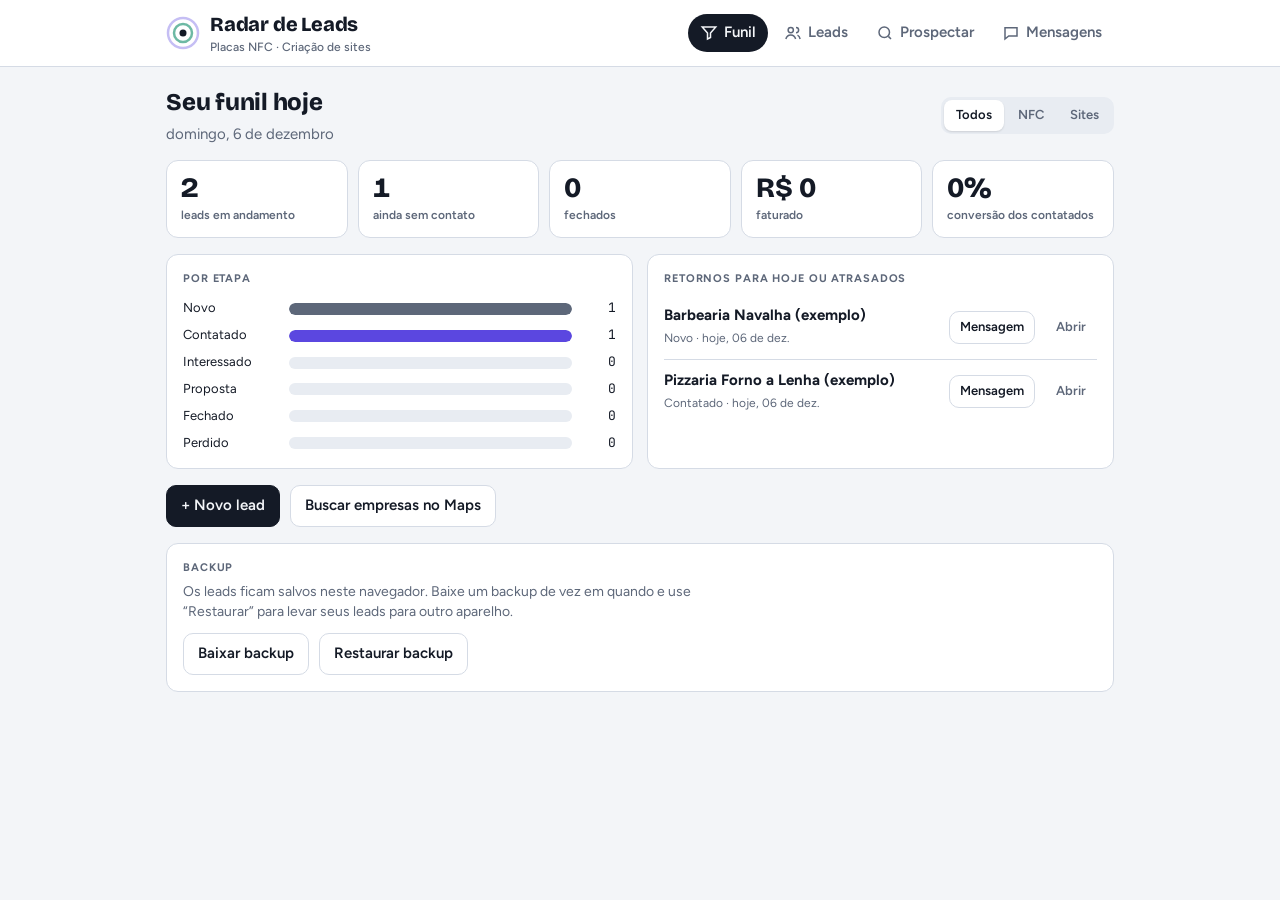
==== index.html @ 3859d9b4 "Radar de Leads: CRM de bolso para placas NFC e sites Co-Authored-By: Claude Opus 5.5 <noreply@anthro" ====
<!doctype html>
<html lang="pt-BR">
<head>
<meta charset="utf-8">
<meta name="viewport" content="width=device-width,initial-scale=1,viewport-fit=cover">
<meta name="theme-color" content="#141A26">
<meta name="apple-mobile-web-app-capable" content="yes">
<meta name="mobile-web-app-capable" content="yes">
<meta name="apple-mobile-web-app-title" content="Radar de Leads">
<link rel="icon" href="data:image/svg+xml,%3Csvg xmlns='http://www.w3.org/2000/svg' viewBox='0 0 34 34'%3E%3Ccircle cx='17' cy='17' r='15' fill='none' stroke='%235B47E0' stroke-width='3'/%3E%3Ccircle cx='17' cy='17' r='9' fill='none' stroke='%230B8A68' stroke-width='3'/%3E%3Ccircle cx='17' cy='17' r='4' fill='%23141A26'/%3E%3C/svg%3E">
<style>html{color-scheme:light}:root{padding-top:env(safe-area-inset-top,0px);padding-bottom:env(safe-area-inset-bottom,0px)}body{margin:0;font-size:14px}img{max-width:100%}[hidden]{display:none!important}</style>
<title>Radar de Leads</title>
<link rel="preconnect" href="https://fonts.googleapis.com">
<link rel="preconnect" href="https://fonts.gstatic.com" crossorigin>
<link rel="stylesheet" href="https://fonts.googleapis.com/css2?family=Bricolage+Grotesque:opsz,wght@12..96,600;12..96,800&family=Figtree:wght@400;500;600;700&family=JetBrains+Mono:wght@500&display=swap">
<style>
/* Layout: app de bolso — cabeçalho fino, conteúdo em cartões só onde há objeto (lead), barra de abas fixa embaixo no celular */
:root{
  --bg:#F3F5F8; --surface:#FFFFFF; --sunk:#E8ECF2; --line:#D5DBE5;
  --fg:#141A26; --muted:#5D6779;
  --nfc:#5B47E0; --nfc-soft:#ECE9FF;
  --site:#0B8A68; --site-soft:#DDF4EC;
  --hot:#D9480F; --warn:#B7791F; --ok:#2F855A; --dead:#8A93A3;
  --focus:#2563EB;
  --f-display:"Bricolage Grotesque", "Segoe UI", system-ui, sans-serif;
  --f-body:"Figtree", system-ui, -apple-system, "Segoe UI", sans-serif;
  --f-mono:"JetBrains Mono", ui-monospace, Menlo, monospace;
  --r:12px;
}
@media (prefers-color-scheme: dark){:root:not([data-theme="light"]){
  --bg:#0E121A; --surface:#171C27; --sunk:#1F2532; --line:#2C3445;
  --fg:#E9EDF4; --muted:#98A2B5;
  --nfc:#9A8BFF; --nfc-soft:#2A2550; --site:#3FCB9E; --site-soft:#173A31;
  --hot:#FF7A45; --warn:#E5B454; --ok:#5FCB8E; --dead:#6D7688; --focus:#6EA0FF; color-scheme:dark}}
:root[data-theme="dark"]{
  --bg:#0E121A; --surface:#171C27; --sunk:#1F2532; --line:#2C3445;
  --fg:#E9EDF4; --muted:#98A2B5;
  --nfc:#9A8BFF; --nfc-soft:#2A2550; --site:#3FCB9E; --site-soft:#173A31;
  --hot:#FF7A45; --warn:#E5B454; --ok:#5FCB8E; --dead:#6D7688; --focus:#6EA0FF; color-scheme:dark}
*{box-sizing:border-box}
body{background:var(--bg);color:var(--fg);font-family:var(--f-body);font-size:15px;line-height:1.45}
body::before{content:"";position:fixed;inset:0 0 auto;height:env(safe-area-inset-top,0px);z-index:10;background:var(--surface)}
button,input,select,textarea{font:inherit;color:inherit}
:focus-visible{outline:2px solid var(--focus);outline-offset:2px}
.wrap{max-width:980px;margin:0 auto;padding-left:max(16px,env(safe-area-inset-left,0px));padding-right:max(16px,env(safe-area-inset-right,0px))}
header.top{position:sticky;top:env(safe-area-inset-top,0px);z-index:5;background:var(--surface);border-bottom:1px solid var(--line)}
header.top .wrap{display:flex;align-items:center;gap:16px;padding-block:10px;flex-wrap:wrap}
.brand{display:flex;align-items:center;gap:10px;margin-right:auto}
.brand svg{flex:none}
.brand h1{font-family:var(--f-display);font-weight:800;font-size:20px;letter-spacing:-.01em;margin:0}
.brand small{display:block;color:var(--muted);font-size:12px;font-weight:500}
nav.tabs{display:flex;gap:4px}
nav.tabs button{border:0;background:none;padding:8px 12px;border-radius:999px;font-weight:600;color:var(--muted);cursor:pointer;display:flex;align-items:center;gap:6px}
nav.tabs button[aria-current="true"]{background:var(--fg);color:var(--bg)}
nav.tabs svg{width:18px;height:18px}
.status-note{font-size:12px;color:var(--muted);padding-block:6px}
.status-note.warn{color:var(--warn)}
main{padding-block:18px 110px}
section[hidden]{display:none}
h2{font-family:var(--f-display);font-weight:800;font-size:24px;letter-spacing:-.01em;margin:0 0 4px;text-wrap:balance}
h3{font-family:var(--f-display);font-weight:600;font-size:17px;margin:0;text-wrap:balance}
.lede{color:var(--muted);margin:0 0 18px;max-width:62ch}
.eyebrow{font-size:11px;letter-spacing:.08em;text-transform:uppercase;color:var(--muted);font-weight:700}
.stack{display:flex;flex-direction:column;gap:14px}
.row{display:flex;gap:10px;flex-wrap:wrap;align-items:center}
.grid2{display:grid;grid-template-columns:repeat(auto-fit,minmax(min(100%,300px),1fr));gap:14px}
.panel{background:var(--surface);border:1px solid var(--line);border-radius:var(--r);padding:16px;min-width:0}
.num{font-family:var(--f-mono);font-variant-numeric:tabular-nums}
.btn{border:1px solid var(--line);background:var(--surface);padding:9px 14px;border-radius:10px;font-weight:600;cursor:pointer;display:inline-flex;align-items:center;gap:6px;text-decoration:none;color:var(--fg)}
.btn.primary{background:var(--fg);color:var(--bg);border-color:var(--fg)}
.btn.nfc{background:var(--nfc);border-color:var(--nfc);color:#fff}
.btn.site{background:var(--site);border-color:var(--site);color:#fff}
.btn.ghost{background:none;border-color:transparent;color:var(--muted)}
.btn.small{padding:6px 10px;font-size:13px}
.btn:disabled{opacity:.5;cursor:not-allowed}
.chip{display:inline-flex;align-items:center;gap:4px;font-size:12px;font-weight:700;padding:3px 9px;border-radius:999px;white-space:nowrap}
.chip.nfc{background:var(--nfc-soft);color:var(--nfc)}
.chip.site{background:var(--site-soft);color:var(--site)}
.chip.st{background:var(--sunk);color:var(--fg)}
.chip.st::before{content:"";width:7px;height:7px;border-radius:50%;background:var(--c,var(--muted))}
.chip.due{background:none;border:1px solid var(--hot);color:var(--hot)}
label.f{display:flex;flex-direction:column;gap:4px;font-size:13px;font-weight:600;color:var(--muted);min-width:0}
input,select,textarea{background:var(--bg);border:1px solid var(--line);border-radius:9px;padding:9px 11px;width:100%;min-width:0;color:var(--fg)}
textarea{resize:vertical;min-height:90px;line-height:1.5}
.fgrid{display:grid;grid-template-columns:repeat(auto-fit,minmax(min(100%,180px),1fr));gap:12px}
.seg{display:inline-flex;background:var(--sunk);border-radius:10px;padding:3px;gap:2px;flex-wrap:wrap}
.seg button{border:0;background:none;padding:6px 12px;border-radius:8px;font-weight:600;font-size:13px;color:var(--muted);cursor:pointer}
.seg button[aria-pressed="true"]{background:var(--surface);color:var(--fg);box-shadow:0 1px 2px rgba(0,0,0,.12)}

/* Funil */
.kpis{display:grid;grid-template-columns:repeat(auto-fit,minmax(min(100%,140px),1fr));gap:10px;margin-bottom:16px}
.kpi{background:var(--surface);border:1px solid var(--line);border-radius:var(--r);padding:12px 14px}
.kpi b{display:block;font-family:var(--f-display);font-size:28px;font-weight:800;font-variant-numeric:tabular-nums;line-height:1.1}
.kpi span{font-size:12px;color:var(--muted);font-weight:600}
.funnel{display:flex;flex-direction:column;gap:8px;margin-top:12px}
.fbar{display:grid;grid-template-columns:96px 1fr 34px;gap:10px;align-items:center;font-size:13px}
.fbar .track{height:12px;background:var(--sunk);border-radius:6px;overflow:hidden}
.fbar .fill{height:100%;border-radius:6px;background:var(--c)}
.fbar .n{text-align:right;font-family:var(--f-mono);font-variant-numeric:tabular-nums}
.followups{display:flex;flex-direction:column}
.fu{display:flex;gap:10px;align-items:center;padding:10px 0;border-top:1px solid var(--line);min-width:0}
.fu:first-child{border-top:0}
.fu .who{flex:1;min-width:0}
.fu .who b{display:block;white-space:nowrap;overflow:hidden;text-overflow:ellipsis}
.fu .who span{font-size:12px;color:var(--muted)}
.empty{color:var(--muted);font-size:14px;padding:14px;border:1px dashed var(--line);border-radius:var(--r);text-align:center}

/* Leads */
.toolbar{display:flex;gap:10px;flex-wrap:wrap;align-items:center;margin-bottom:14px}
.toolbar input{flex:1 1 200px;width:auto}
.toolbar select{width:auto}
.leadlist{display:grid;gap:10px}
.lead{background:var(--surface);border:1px solid var(--line);border-radius:var(--r);padding:12px 14px;display:grid;grid-template-columns:1fr auto;gap:6px 12px;cursor:pointer;text-align:left;width:100%}
.lead:hover{border-color:var(--muted)}
.lead .nm{font-weight:700;font-size:16px;min-width:0;overflow-wrap:anywhere}
.lead .meta{grid-column:1/-1;display:flex;gap:6px;flex-wrap:wrap;align-items:center;font-size:13px;color:var(--muted)}
.lead .sub{font-size:13px;color:var(--muted);grid-column:1/-1;overflow-wrap:anywhere}
.ex{font-size:11px;font-weight:700;color:var(--warn);border:1px solid var(--warn);border-radius:6px;padding:1px 6px}

/* Prospectar */
.steps{display:flex;flex-direction:column;gap:14px}
.step{display:grid;grid-template-columns:28px 1fr;gap:12px}
.step .k{width:28px;height:28px;border-radius:50%;background:var(--fg);color:var(--bg);display:grid;place-items:center;font-weight:700;font-size:13px}
.step > div{min-width:0}
.ideas{display:flex;flex-wrap:wrap;gap:6px;margin-top:8px}
.ideas button{border:1px solid var(--line);background:var(--surface);border-radius:999px;padding:4px 11px;font-size:13px;cursor:pointer}
.fit{display:flex;gap:8px;flex-wrap:wrap;margin-top:6px}
.fitbox{flex:1 1 220px;border-radius:10px;padding:10px 12px;font-size:13px;border:1px solid var(--line)}
.fitbox.on.nfc{background:var(--nfc-soft);border-color:var(--nfc)}
.fitbox.on.site{background:var(--site-soft);border-color:var(--site)}
.fitbox b{display:block;font-size:14px}
.check{display:flex;align-items:center;gap:8px;font-size:14px;font-weight:600;color:var(--fg)}
.check input{width:18px;height:18px}

/* Mensagens */
.msgbox{background:var(--bg);border:1px solid var(--line);border-radius:10px;padding:12px;white-space:pre-wrap;font-size:14px;min-height:120px;overflow-wrap:anywhere}

/* Sheet */
.overlay{position:fixed;inset:0;background:rgba(10,14,22,.5);z-index:20;display:flex;align-items:flex-end;justify-content:center}
.sheet{background:var(--surface);width:100%;max-width:640px;max-height:92%;overflow:auto;border-radius:18px 18px 0 0;padding:18px max(16px,env(safe-area-inset-right,0px)) calc(18px + env(safe-area-inset-bottom,0px)) max(16px,env(safe-area-inset-left,0px))}
@media (min-width:720px){.overlay{align-items:center}.sheet{border-radius:18px;max-height:88%}}
.sheet header{display:flex;align-items:center;gap:10px;margin-bottom:14px}
.sheet header h3{flex:1}
.toast{position:fixed;left:50%;transform:translateX(-50%);bottom:calc(84px + env(safe-area-inset-bottom,0px));background:var(--fg);color:var(--bg);padding:9px 16px;border-radius:999px;font-weight:600;font-size:14px;z-index:30;max-width:calc(100% - 32px)}

@media (max-width:719px){
  nav.tabs{position:fixed;left:0;right:0;bottom:0;z-index:6;background:var(--surface);border-top:1px solid var(--line);justify-content:space-around;padding:6px max(8px,env(safe-area-inset-right,0px)) calc(6px + env(safe-area-inset-bottom,0px)) max(8px,env(safe-area-inset-left,0px))}
  nav.tabs button{flex-direction:column;gap:2px;font-size:11px;padding:6px 8px;border-radius:10px;flex:1}
  nav.tabs button[aria-current="true"]{background:var(--sunk);color:var(--fg)}
  nav.tabs svg{width:22px;height:22px}
}
@media (prefers-reduced-motion:no-preference){.lead,.btn{transition:border-color .15s,transform .1s}.btn:active{transform:scale(.98)}}
</style>
</head>
<body>


<header class="top">
  <div class="wrap">
    <div class="brand">
      <svg width="34" height="34" viewBox="0 0 34 34" aria-hidden="true"><circle cx="17" cy="17" r="15" fill="none" stroke="var(--nfc)" stroke-width="2.5" opacity=".35"/><circle cx="17" cy="17" r="9" fill="none" stroke="var(--site)" stroke-width="2.5" opacity=".6"/><circle cx="17" cy="17" r="3.5" fill="var(--fg)"/></svg>
      <div><h1>Radar de Leads</h1><small>Placas NFC · Criação de sites</small></div>
    </div>
    <nav class="tabs" aria-label="Seções">
      <button data-tab="funil" aria-current="true"><svg viewBox="0 0 24 24" fill="none" stroke="currentColor" stroke-width="2"><path d="M3 4h18l-7 8v6l-4 2v-8z"/></svg>Funil</button>
      <button data-tab="leads"><svg viewBox="0 0 24 24" fill="none" stroke="currentColor" stroke-width="2"><circle cx="9" cy="8" r="3.5"/><path d="M2.5 20c.8-3.5 3.4-5.5 6.5-5.5s5.7 2 6.5 5.5"/><path d="M16 4.5a3.5 3.5 0 0 1 0 7M18 14.8c1.8.8 3 2.6 3.5 5.2"/></svg>Leads</button>
      <button data-tab="prospectar"><svg viewBox="0 0 24 24" fill="none" stroke="currentColor" stroke-width="2"><circle cx="11" cy="11" r="7"/><path d="m20 20-3.5-3.5"/></svg>Prospectar</button>
      <button data-tab="mensagens"><svg viewBox="0 0 24 24" fill="none" stroke="currentColor" stroke-width="2"><path d="M4 5h16v11H9l-5 4z"/></svg>Mensagens</button>
    </nav>
  </div>
</header>

<main class="wrap">
  <div id="note" class="status-note" hidden></div>

  <!-- FUNIL -->
  <section id="tab-funil">
    <div class="row" style="justify-content:space-between;margin-bottom:14px">
      <div><h2>Seu funil hoje</h2><p class="lede" style="margin:0" id="hoje"></p></div>
      <div class="seg" id="projFilter" role="group" aria-label="Projeto">
        <button data-p="todos" aria-pressed="true">Todos</button>
        <button data-p="nfc" aria-pressed="false">NFC</button>
        <button data-p="sites" aria-pressed="false">Sites</button>
      </div>
    </div>
    <div class="kpis" id="kpis"></div>
    <div class="grid2">
      <div class="panel">
        <div class="eyebrow">Por etapa</div>
        <div class="funnel" id="funnel"></div>
      </div>
      <div class="panel">
        <div class="row" style="justify-content:space-between"><div class="eyebrow">Retornos para hoje ou atrasados</div></div>
        <div class="followups" id="followups" style="margin-top:8px"></div>
      </div>
    </div>
    <div class="row" style="margin-top:16px">
      <button class="btn primary" data-new>+ Novo lead</button>
      <button class="btn" data-go="prospectar">Buscar empresas no Maps</button>
    </div>
    <div class="panel" style="margin-top:16px">
      <div class="eyebrow">Backup</div>
      <p style="margin:6px 0 10px;color:var(--muted);font-size:14px;max-width:62ch">Os leads ficam salvos neste navegador. Baixe um backup de vez em quando e use “Restaurar” para levar seus leads para outro aparelho.</p>
      <div class="row">
        <button class="btn" id="bkOut">Baixar backup</button>
        <label class="btn" for="bkIn" style="cursor:pointer">Restaurar backup</label>
        <input type="file" id="bkIn" accept="application/json,.json" hidden>
      </div>
    </div>
  </section>

  <!-- LEADS -->
  <section id="tab-leads" hidden>
    <h2>Leads</h2>
    <p class="lede">Toque num lead para editar, mudar a etapa ou mandar mensagem.</p>
    <div class="toolbar">
      <input id="q" type="search" placeholder="Buscar por nome, negócio, cidade…" aria-label="Buscar">
      <select id="fProj" aria-label="Projeto"><option value="">Todos os projetos</option><option value="nfc">Placas NFC</option><option value="sites">Sites</option><option value="ambos">Os dois</option></select>
      <select id="fStatus" aria-label="Etapa"><option value="">Todas as etapas</option></select>
      <button class="btn primary" data-new>+ Novo</button>
    </div>
    <div class="leadlist" id="leadlist"></div>
  </section>

  <!-- PROSPECTAR -->
  <section id="tab-prospectar" hidden>
    <h2>Prospectar</h2>
    <p class="lede">Ache negócios locais no Google Maps, veja se servem pra NFC (poucas avaliações) ou pra site (não têm site) e salve direto no funil.</p>
    <div class="grid2">
      <div class="panel steps">
        <div class="step"><span class="k">1</span><div>
          <h3>O que e onde buscar</h3>
          <div class="fgrid" style="margin-top:10px">
            <label class="f">Segmento<input id="pSeg" placeholder="ex.: barbearia"></label>
            <label class="f">Cidade / bairro<input id="pCity" placeholder="ex.: Campinas"></label>
          </div>
          <div class="ideas" id="ideas"></div>
        </div></div>
        <div class="step"><span class="k">2</span><div>
          <h3>Abra a busca</h3>
          <p style="margin:6px 0 10px;color:var(--muted);font-size:14px">Abre em outra aba. Olhe o número de avaliações e se aparece botão “Site”.</p>
          <div class="row">
            <a class="btn" id="lnkMaps" target="_blank" rel="noopener" href="https://www.google.com/maps">Google Maps</a>
            <a class="btn" id="lnkInsta" target="_blank" rel="noopener" href="https://www.google.com/search?q=site%3Ainstagram.com">Instagram via Google</a>
          </div>
        </div></div>
      </div>
      <div class="panel steps">
        <div class="step"><span class="k">3</span><div>
          <h3>Qualifique e salve</h3>
          <div class="fgrid" style="margin-top:10px">
            <label class="f">Nome do negócio<input id="qNeg" placeholder="ex.: Barbearia do Zé"></label>
            <label class="f">WhatsApp / telefone<input id="qTel" inputmode="tel" placeholder="(19) 99999-9999"></label>
            <label class="f">Avaliações no Google<input id="qAval" type="number" min="0" inputmode="numeric" placeholder="ex.: 23"></label>
            <label class="f">Nota<input id="qNota" type="number" min="0" max="5" step="0.1" inputmode="decimal" placeholder="ex.: 4,6"></label>
          </div>
          <div class="row" style="margin-top:10px">
            <label class="check"><input type="checkbox" id="qSemSite"> Não tem site</label>
            <label class="check"><input type="checkbox" id="qInsta"> Tem Instagram ativo</label>
          </div>
          <div class="fit" id="fit"></div>
          <div class="row" style="margin-top:12px"><button class="btn primary" id="qSave">Salvar no funil</button></div>
        </div></div>
      </div>
    </div>
  </section>

  <!-- MENSAGENS -->
  <section id="tab-mensagens" hidden>
    <h2>Mensagens</h2>
    <p class="lede">Escolha o lead e o momento da conversa. O texto já vem com o nome dele; copie ou abra direto no WhatsApp.</p>
    <div class="grid2">
      <div class="panel stack">
        <label class="f">Lead<select id="mLead"></select></label>
        <label class="f">Projeto<select id="mProj"><option value="nfc">Placas NFC</option><option value="sites">Sites</option></select></label>
        <label class="f">Momento<select id="mTpl"></select></label>
        <div class="row">
          <button class="btn" id="mAI" hidden>Reescrever com IA</button>
          <span id="mAIstate" style="font-size:13px;color:var(--muted)"></span>
        </div>
      </div>
      <div class="panel stack">
        <div class="eyebrow">Mensagem</div>
        <div class="msgbox" id="mText" contenteditable="true" aria-label="Texto da mensagem"></div>
        <div class="row">
          <button class="btn primary" id="mCopy">Copiar</button>
          <a class="btn site" id="mWa" target="_blank" rel="noopener" href="#">Abrir no WhatsApp</a>
          <button class="btn" id="mMark">Marcar como contatado</button>
        </div>
        <div id="mPhone" style="font-size:13px;color:var(--muted)"></div>
      </div>
    </div>
  </section>
</main>

<div id="sheetRoot"></div>

<script>
(() => {
const STAGES = [
  {k:"novo", t:"Novo", c:"var(--muted)"},
  {k:"contatado", t:"Contatado", c:"var(--nfc)"},
  {k:"interessado", t:"Interessado", c:"var(--warn)"},
  {k:"proposta", t:"Proposta", c:"var(--hot)"},
  {k:"fechado", t:"Fechado", c:"var(--ok)"},
  {k:"perdido", t:"Perdido", c:"var(--dead)"}
];
const ST = Object.fromEntries(STAGES.map(s=>[s.k,s]));
const PROJ = {nfc:"Placas NFC", sites:"Sites", ambos:"NFC + Sites"};
const SEGS = ["barbearia","salão de beleza","restaurante","hamburgueria","pizzaria","clínica odontológica","clínica de estética","academia","pet shop","oficina mecânica","imobiliária","advogado","padaria","loja de roupas"];

const TPL = {
  nfc: [
    {k:"primeiro", t:"Primeiro contato", s:"Oi{nome}, tudo bem? Vi a {negocio} no Google{aval_txt}. Eu trabalho com placas NFC: o cliente encosta o celular na placa e já abre a página de avaliação do Google, o Pix ou o Instagram de vocês. Ajuda muito a juntar avaliações sem ficar pedindo pra cada um.\n\nPosso te mandar uma foto de como fica no balcão?"},
    {k:"followup", t:"Retorno (sem resposta)", s:"Oi{nome}! Passando pra saber se você viu minha mensagem sobre a placa NFC pra {negocio}. Quem tem mais avaliação aparece primeiro no Maps, e a placa faz o cliente avaliar na hora, ainda no balcão. Se quiser, te mostro em 2 minutos."},
    {k:"proposta", t:"Enviar proposta", s:"Oi{nome}, conforme combinamos, segue a proposta pra {negocio}:\n\n• Placa NFC personalizada com a marca de vocês\n• Link direto pra avaliação do Google (ou Pix / Instagram)\n• Funciona em qualquer celular com NFC, e tem QR code pra quem não tem\n\nValor: R$ ___\nPrazo de entrega: ___ dias\n\nPosso já separar a sua?"},
    {k:"fechamento", t:"Fechamento", s:"Fechado então{nome}! Pra produzir a placa da {negocio} só preciso:\n1. Logo em boa qualidade\n2. Link do perfil no Google (ou chave Pix / @ do Instagram)\n3. Endereço de entrega\n\nAssim que confirmar o pagamento, já começo."}
  ],
  sites: [
    {k:"primeiro", t:"Primeiro contato", s:"Oi{nome}, tudo bem? Procurei a {negocio} no Google e não achei um site de vocês. Hoje muita gente pesquisa antes de comprar e acaba indo pro concorrente que aparece melhor. Eu crio sites rápidos, pensados pro celular e com botão direto pro WhatsApp.\n\nQuer que eu te mostre um modelo do seu segmento?"},
    {k:"followup", t:"Retorno (sem resposta)", s:"Oi{nome}! Voltando aqui sobre o site da {negocio}. Montei uma ideia rápida de como ficaria a página inicial pra vocês. Posso te mandar o print?"},
    {k:"proposta", t:"Enviar proposta", s:"Oi{nome}, segue a proposta do site da {negocio}:\n\n• Site responsivo (abre bem no celular)\n• Botão de WhatsApp, mapa e Instagram integrados\n• Aparece no Google com seu nome e cidade\n• Domínio e hospedagem: ___\n\nValor: R$ ___\nPrazo: ___ dias\n\nQualquer dúvida me chama."},
    {k:"fechamento", t:"Fechamento", s:"Show{nome}, vamos começar o site da {negocio}! Me manda:\n1. Logo e cores da marca\n2. Fotos do espaço / produtos\n3. Serviços e preços que quer mostrar\n4. Endereço e horário de funcionamento\n\nCom isso te mando a primeira versão em ___ dias."}
  ]
};

const $ = s => document.querySelector(s);
const $$ = s => [...document.querySelectorAll(s)];
const esc = s => String(s ?? "").replace(/[&<>"']/g, c => ({"&":"&amp;","<":"&lt;",">":"&gt;",'"':"&quot;","'":"&#39;"}[c]));
const today = () => new Date().toISOString().slice(0,10);
const fmtDate = d => d ? new Date(d+"T12:00:00").toLocaleDateString("pt-BR",{day:"2-digit",month:"short"}) : "";
const digits = s => String(s||"").replace(/\D/g,"");
const waNum = s => { let d = digits(s); if (!d) return ""; if (d.length<=11) d = "55"+d; return d; };
function toast(msg){ const t=document.createElement("div"); t.className="toast"; t.textContent=msg; document.body.appendChild(t); setTimeout(()=>t.remove(),2200); }

/* ---------- Store: db quando disponível, senão este aparelho ---------- */
let leads = [];
let db = null, col = null, mode = "local";
const LKEY = "radar-leads-v1";
function loadLocal(){ try { return JSON.parse(localStorage.getItem(LKEY)||"[]"); } catch { return []; } }
function saveLocal(){ try { localStorage.setItem(LKEY, JSON.stringify(leads)); } catch {} }
function setNote(msg, warn){ const n=$("#note"); n.textContent=msg; n.classList.toggle("warn",!!warn); n.hidden = !msg; }

async function saveLead(lead){
  lead.atualizadoEm = new Date().toISOString();
  if (mode==="db"){
    const id = lead.id || col.doc().id; const body = {...lead}; delete body.id;
    try { await col.doc(id).set(body); } catch(e){ toast("Não salvou: "+(e.message||e.code)); return null; }
    return id;
  }
  if (!lead.id){ lead.id = "l"+Date.now().toString(36)+Math.random().toString(36).slice(2,6); leads.push(lead); }
  else leads = leads.map(l => l.id===lead.id ? lead : l);
  saveLocal(); render(); return lead.id;
}
async function deleteLead(id){
  if (mode==="db"){ try { await col.doc(id).delete(); } catch(e){ toast("Não apagou: "+(e.message||e.code)); } return; }
  leads = leads.filter(l=>l.id!==id); saveLocal(); render();
}

async function boot(){
  leads = loadLocal(); render();
  const timer = setTimeout(()=>setNote("Não consegui falar com o banco ainda. Os leads ficam salvos só neste aparelho por enquanto.", true), 10000);
  try { db = window.claude?.use ? await window.claude.use("db") : null; } catch { db = null; }
  if (!db){ clearTimeout(timer); setNote(""); return; }
  col = db.collection("leads");
  col.onSnapshot(snap => {
    if (!snap.metadata.fromCache){ clearTimeout(timer); setNote(""); }
    mode = "db";
    leads = snap.docs.map(d => ({id:d.id, ...d.data()}));
    render();
  }, err => { clearTimeout(timer); setNote("O banco parou de responder ("+err.code+"). Recarregue a página mais tarde.", true); });
  initAI();
}

/* ---------- Funil ---------- */
let projF = "todos";
const inProj = (l,p) => p==="todos" || l.projeto===p || l.projeto==="ambos";
function renderFunil(){
  $("#hoje").textContent = new Date().toLocaleDateString("pt-BR",{weekday:"long",day:"numeric",month:"long"});
  const L = leads.filter(l=>inProj(l,projF));
  const ativos = L.filter(l=>!["fechado","perdido"].includes(l.status));
  const fech = L.filter(l=>l.status==="fechado");
  const receita = fech.reduce((a,l)=>a+(+l.valor||0),0);
  const contatados = L.filter(l=>l.status!=="novo").length;
  const taxa = contatados ? Math.round(fech.length/contatados*100) : 0;
  $("#kpis").innerHTML = [
    [ativos.length,"leads em andamento"],
    [L.filter(l=>l.status==="novo").length,"ainda sem contato"],
    [fech.length,"fechados"],
    [receita.toLocaleString("pt-BR",{style:"currency",currency:"BRL",maximumFractionDigits:0}),"faturado"],
    [taxa+"%","conversão dos contatados"]
  ].map(([v,t])=>`<div class="kpi"><b>${esc(v)}</b><span>${t}</span></div>`).join("");
  const max = Math.max(1,...STAGES.map(s=>L.filter(l=>l.status===s.k).length));
  $("#funnel").innerHTML = STAGES.map(s=>{ const n=L.filter(l=>l.status===s.k).length;
    return `<div class="fbar"><span>${s.t}</span><div class="track"><div class="fill" style="--c:${s.c};width:${n/max*100}%"></div></div><span class="n">${n}</span></div>`;}).join("");
  const due = ativos.filter(l=>l.proximo && l.proximo<=today()).sort((a,b)=>a.proximo.localeCompare(b.proximo));
  $("#followups").innerHTML = due.length ? due.map(l=>`<div class="fu"><div class="who"><b>${esc(l.negocio||l.nome)}</b><span>${esc(ST[l.status]?.t)} · ${l.proximo<today()?"atrasado desde ":"hoje, "}${fmtDate(l.proximo)}</span></div><button class="btn small" data-msg="${l.id}">Mensagem</button><button class="btn small ghost" data-edit="${l.id}">Abrir</button></div>`).join("")
    : `<div class="empty">Nenhum retorno pendente. Ao editar um lead, preencha “Próximo contato” para ele aparecer aqui.</div>`;
}

/* ---------- Leads ---------- */
function projChip(p){ if(p==="ambos") return `<span class="chip nfc">NFC</span><span class="chip site">Site</span>`; return p==="sites"?`<span class="chip site">Site</span>`:`<span class="chip nfc">NFC</span>`; }
function renderLeads(){
  const q = $("#q").value.trim().toLowerCase(), fp=$("#fProj").value, fs=$("#fStatus").value;
  const L = leads.filter(l => (!fp || l.projeto===fp || (fp!=="ambos" && l.projeto==="ambos")) && (!fs || l.status===fs) &&
      (!q || [l.nome,l.negocio,l.cidade,l.segmento,l.telefone,l.instagram].join(" ").toLowerCase().includes(q)))
    .sort((a,b)=>(b.atualizadoEm||"").localeCompare(a.atualizadoEm||""));
  $("#leadlist").innerHTML = L.length ? L.map(l=>{
    const s = ST[l.status]||ST.novo; const late = l.proximo && l.proximo<=today() && !["fechado","perdido"].includes(l.status);
    return `<button class="lead" data-edit="${l.id}">
      <span class="nm">${esc(l.negocio||l.nome||"Sem nome")} ${l.exemplo?'<span class="ex">exemplo</span>':""}</span>
      <span class="chip st" style="--c:${s.c}">${s.t}</span>
      ${l.nome && l.negocio ? `<span class="sub">${esc(l.nome)}</span>`:""}
      <span class="meta">${projChip(l.projeto)}${l.segmento?`<span>${esc(l.segmento)}</span>`:""}${l.cidade?`<span>· ${esc(l.cidade)}</span>`:""}${l.avaliacoes!==""&&l.avaliacoes!=null?`<span>· <span class="num">${esc(l.avaliacoes)}</span> avaliações</span>`:""}${late?`<span class="chip due">retornar ${fmtDate(l.proximo)}</span>`:""}</span>
    </button>`;}).join("")
    : `<div class="empty">${leads.length?"Nenhum lead com esses filtros.":"Nenhum lead ainda. Toque em “+ Novo” ou vá em Prospectar para buscar empresas no Maps."}</div>`;
}

/* ---------- Editor ---------- */
function openEditor(lead){
  const l = lead ? {...lead} : {projeto:"nfc", status:"novo", origem:"Prospecção ativa", criadoEm:new Date().toISOString()};
  const root = $("#sheetRoot");
  root.innerHTML = `<div class="overlay" id="ov"><div class="sheet" role="dialog" aria-modal="true" aria-labelledby="shT">
    <header><h3 id="shT">${lead?"Editar lead":"Novo lead"}</h3><button class="btn ghost" id="shX" aria-label="Fechar">✕</button></header>
    <form id="shF" class="stack">
      <div class="fgrid">
        <label class="f">Negócio<input id="e_negocio" value="${esc(l.negocio)}" placeholder="Barbearia do Zé"></label>
        <label class="f">Nome do contato<input id="e_nome" value="${esc(l.nome)}" placeholder="José"></label>
        <label class="f">WhatsApp<input id="e_telefone" inputmode="tel" value="${esc(l.telefone)}"></label>
        <label class="f">Instagram<input id="e_instagram" value="${esc(l.instagram)}" placeholder="@perfil"></label>
        <label class="f">Segmento<input id="e_segmento" value="${esc(l.segmento)}"></label>
        <label class="f">Cidade<input id="e_cidade" value="${esc(l.cidade)}"></label>
        <label class="f">Projeto<select id="e_projeto">${Object.entries(PROJ).map(([k,t])=>`<option value="${k}" ${l.projeto===k?"selected":""}>${t}</option>`).join("")}</select></label>
        <label class="f">Etapa<select id="e_status">${STAGES.map(s=>`<option value="${s.k}" ${l.status===s.k?"selected":""}>${s.t}</option>`).join("")}</select></label>
        <label class="f">Avaliações no Google<input id="e_avaliacoes" type="number" min="0" value="${esc(l.avaliacoes)}"></label>
        <label class="f">Tem site?<select id="e_temSite"><option value="">Não sei</option><option value="nao" ${l.temSite==="nao"?"selected":""}>Não</option><option value="sim" ${l.temSite==="sim"?"selected":""}>Sim</option></select></label>
        <label class="f">Valor (R$)<input id="e_valor" type="number" min="0" step="1" value="${esc(l.valor)}"></label>
        <label class="f">Próximo contato<input id="e_proximo" type="date" value="${esc(l.proximo)}"></label>
        <label class="f">Origem<select id="e_origem">${["Prospecção ativa","Indicação","Instagram","WhatsApp","Presencial","Outro"].map(o=>`<option ${l.origem===o?"selected":""}>${o}</option>`).join("")}</select></label>
      </div>
      <label class="f">Anotações<textarea id="e_notas" placeholder="O que foi conversado, objeções, horário bom pra ligar…">${esc(l.notas)}</textarea></label>
      <div class="row">
        <button class="btn primary" type="submit">Salvar</button>
        ${lead?`<button class="btn" type="button" id="shMsg">Mensagem</button><span style="flex:1"></span><button class="btn ghost" type="button" id="shDel">Apagar</button>`:""}
      </div>
      <div id="delConfirm" hidden class="row" style="color:var(--hot);font-weight:600">Apagar este lead de vez? <button class="btn small" type="button" id="delYes">Sim, apagar</button><button class="btn small ghost" type="button" id="delNo">Cancelar</button></div>
    </form></div></div>`;
  const close = () => root.innerHTML = "";
  $("#shX").onclick = close;
  $("#ov").onclick = e => { if (e.target.id==="ov") close(); };
  $("#shF").onsubmit = async e => {
    e.preventDefault();
    ["negocio","nome","telefone","instagram","segmento","cidade","projeto","status","avaliacoes","temSite","valor","proximo","origem","notas"].forEach(k=>l[k]=$("#e_"+k).value.trim());
    if (!l.negocio && !l.nome){ toast("Preencha o negócio ou o nome"); return; }
    delete l.exemplo;
    const id = await saveLead(l); if (id){ close(); toast("Lead salvo"); }
  };
  if (lead){
    $("#shMsg").onclick = () => { close(); goMsg(lead.id); };
    $("#shDel").onclick = () => $("#delConfirm").hidden = false;
    $("#delNo").onclick = () => $("#delConfirm").hidden = true;
    $("#delYes").onclick = async () => { await deleteLead(lead.id); close(); toast("Lead apagado"); };
  }
  setTimeout(()=>$("#e_negocio").focus(),30);
}

/* ---------- Prospectar ---------- */
function updateLinks(){
  const seg=$("#pSeg").value.trim(), city=$("#pCity").value.trim();
  const q = [seg, city].filter(Boolean).join(" em ");
  $("#lnkMaps").href = "https://www.google.com/maps/search/"+encodeURIComponent(q||"comércio perto de mim");
  $("#lnkInsta").href = "https://www.google.com/search?q="+encodeURIComponent("site:instagram.com "+[seg,city].join(" "));
}
function fitInfo(aval, semSite){
  const nfc = aval!=="" && +aval < 80, site = semSite;
  return {nfc, site, projeto: nfc&&site?"ambos":site?"sites":"nfc"};
}
function renderFit(){
  const a=$("#qAval").value, s=$("#qSemSite").checked, f=fitInfo(a,s);
  $("#fit").innerHTML = `<div class="fitbox nfc ${f.nfc?"on":""}"><b>Placa NFC</b>${a===""?"Informe as avaliações.":f.nfc?`Só ${a} avaliações: a placa ajuda a subir no Maps.`:`Já tem ${a} avaliações. Dá pra oferecer Pix ou Instagram na placa.`}</div>
    <div class="fitbox site ${f.site?"on":""}"><b>Site</b>${s?"Sem site: oportunidade clara.":"Tem site ou não verificado."}</div>`;
}
async function quickSave(){
  const neg=$("#qNeg").value.trim(); if(!neg){ toast("Coloque o nome do negócio"); return; }
  const a=$("#qAval").value, s=$("#qSemSite").checked, f=fitInfo(a,s);
  const notas = [$("#qNota").value?`Nota no Google: ${$("#qNota").value}`:"", $("#qInsta").checked?"Instagram ativo":""].filter(Boolean).join(" · ");
  const id = await saveLead({negocio:neg, telefone:$("#qTel").value.trim(), segmento:$("#pSeg").value.trim(), cidade:$("#pCity").value.trim(),
    avaliacoes:a, temSite:s?"nao":"", projeto:f.projeto, status:"novo", origem:"Prospecção ativa", notas, proximo:today(), criadoEm:new Date().toISOString()});
  if (id){ ["#qNeg","#qTel","#qAval","#qNota"].forEach(x=>$(x).value=""); $("#qSemSite").checked=false; $("#qInsta").checked=false; renderFit(); toast(neg+" salvo no funil"); }
}

/* ---------- Mensagens ---------- */
function curLead(){ return leads.find(l=>l.id===$("#mLead").value); }
function fillTpls(){ const p=$("#mProj").value, cur=$("#mTpl").value; $("#mTpl").innerHTML = TPL[p].map(t=>`<option value="${t.k}">${t.t}</option>`).join(""); if (TPL[p].some(t=>t.k===cur)) $("#mTpl").value=cur; }
function buildMsg(){
  const l = curLead()||{}, p=$("#mProj").value, t=TPL[p].find(x=>x.k===$("#mTpl").value)||TPL[p][0];
  const first = (l.nome||"").split(" ")[0];
  const txt = t.s.replace("{nome}", first?" "+first:"").replace(/\{negocio\}/g, l.negocio||"sua empresa")
    .replace("{aval_txt}", l.avaliacoes!==undefined && l.avaliacoes!=="" ? ` e reparei que vocês têm ${l.avaliacoes} avaliações` : "");
  $("#mText").textContent = txt; updateWa();
}
function updateWa(){
  const l=curLead(), n=waNum(l?.telefone), txt=$("#mText").innerText;
  $("#mWa").href = "https://wa.me/"+(n||"")+"?text="+encodeURIComponent(txt);
  $("#mPhone").textContent = l ? (n ? "Número: +"+n : "Este lead não tem WhatsApp salvo; o WhatsApp vai abrir para você escolher o contato.") : "";
}
function renderMsgLeads(){
  const sel=$("#mLead"), cur=sel.value;
  const L=[...leads].filter(l=>!["fechado","perdido"].includes(l.status)).sort((a,b)=>(a.negocio||a.nome||"").localeCompare(b.negocio||b.nome||""));
  sel.innerHTML = `<option value="">Sem lead (texto genérico)</option>`+L.map(l=>`<option value="${l.id}">${esc(l.negocio||l.nome)} · ${ST[l.status]?.t||""}</option>`).join("");
  if (L.some(l=>l.id===cur)) sel.value=cur;
}
function goMsg(id){
  renderMsgLeads(); $("#mLead").value=id; const l=curLead();
  if (l){ $("#mProj").value = l.projeto==="sites"?"sites":"nfc"; fillTpls();
    $("#mTpl").value = {novo:"primeiro",contatado:"followup",interessado:"proposta",proposta:"fechamento"}[l.status]||"primeiro"; }
  buildMsg(); show("mensagens");
}
let sample=null;
async function initAI(){
  try { sample = window.claude?.use ? await window.claude.use("sample") : null; } catch { sample=null; }
  if (sample) $("#mAI").hidden=false;
}
async function rewriteAI(){
  if(!sample) return; const l=curLead()||{}; const btn=$("#mAI"); btn.disabled=true; $("#mAIstate").textContent="Escrevendo…";
  const prompt = `Você escreve mensagens curtas de prospecção pelo WhatsApp, em português do Brasil, tom simpático e direto, sem emojis exagerados, sem parecer robô. Reescreva a mensagem abaixo deixando-a mais natural e personalizada para este negócio. Máximo 90 palavras. Responda só com o texto final.

Produto: ${$("#mProj").value==="nfc"?"placas NFC que levam o cliente para avaliação do Google, Pix ou Instagram":"criação de sites para pequenos negócios"}
Negócio: ${l.negocio||"não informado"} | Segmento: ${l.segmento||"?"} | Cidade: ${l.cidade||"?"} | Avaliações no Google: ${l.avaliacoes||"?"} | Tem site: ${l.temSite||"?"}
Anotações: ${l.notas||"nenhuma"}
Etapa da conversa: ${$("#mTpl").selectedOptions[0]?.textContent}

Mensagem base:
${$("#mText").innerText}`;
  try { const r = await sample(prompt,{modelTier:"quick", cache:false, onText:({text})=>{ $("#mText").textContent=text; }}); $("#mText").textContent=r.text.trim(); $("#mAIstate").textContent=""; updateWa(); }
  catch(e){ $("#mAIstate").textContent = e.code==="not_granted" ? "IA não liberada nesta página." : e.code==="rate_limited" ? "Muitas tentativas, espere um pouco." : "Não deu certo agora."; if(e.code==="not_granted") btn.hidden=true; }
  btn.disabled=false;
}

/* ---------- Navegação ---------- */
const TABS=["funil","leads","prospectar","mensagens"];
function show(t){
  if(!TABS.includes(t)) t="funil";
  TABS.forEach(x=>$("#tab-"+x).hidden = x!==t);
  $$("nav.tabs button").forEach(b=>b.setAttribute("aria-current", b.dataset.tab===t));
  if (location.hash.slice(1)!==t) history.replaceState(null,"","#"+t);
  if (t==="mensagens"){ renderMsgLeads(); if(!$("#mText").textContent) buildMsg(); }
  window.scrollTo(0,0);
}
function render(){ renderFunil(); renderLeads(); renderMsgLeads(); }

/* ---------- Eventos ---------- */
$("#fStatus").innerHTML += STAGES.map(s=>`<option value="${s.k}">${s.t}</option>`).join("");
$("#ideas").innerHTML = SEGS.map(s=>`<button type="button">${s}</button>`).join("");
$("#ideas").onclick = e => { if(e.target.tagName==="BUTTON"){ $("#pSeg").value=e.target.textContent; updateLinks(); } };
["#pSeg","#pCity"].forEach(x=>$(x).addEventListener("input",updateLinks));
["#qAval","#qSemSite"].forEach(x=>$(x).addEventListener("input",renderFit));
$("#qSave").onclick = quickSave;
["#q","#fProj","#fStatus"].forEach(x=>$(x).addEventListener("input",renderLeads));
$("#projFilter").onclick = e => { const b=e.target.closest("button"); if(!b) return; projF=b.dataset.p; $$("#projFilter button").forEach(x=>x.setAttribute("aria-pressed",x===b)); renderFunil(); };
$("#mLead").onchange = () => { const l=curLead(); if(l && l.projeto!=="ambos") { $("#mProj").value = l.projeto==="sites"?"sites":"nfc"; fillTpls(); } buildMsg(); };
$("#mProj").onchange = () => { fillTpls(); buildMsg(); };
$("#mTpl").onchange = buildMsg;
$("#mText").addEventListener("input", updateWa);
$("#mAI").onclick = rewriteAI;
$("#mCopy").onclick = async () => { const txt=$("#mText").innerText; try { await navigator.clipboard.writeText(txt); toast("Mensagem copiada"); } catch { const r=document.createRange(); r.selectNodeContents($("#mText")); const s=getSelection(); s.removeAllRanges(); s.addRange(r); toast("Texto selecionado: copie com o menu"); } };
$("#mMark").onclick = async () => { const l=curLead(); if(!l){ toast("Escolha um lead primeiro"); return; }
  const d=new Date(); d.setDate(d.getDate()+2);
  const up={...l, status: l.status==="novo"?"contatado":l.status, proximo:d.toISOString().slice(0,10)};
  if (await saveLead(up)) toast("Marcado. Retorno agendado para "+fmtDate(up.proximo)); };
document.addEventListener("click", e => {
  const t=e.target.closest("[data-tab],[data-go],[data-new],[data-edit],[data-msg]"); if(!t) return;
  if (t.dataset.tab) show(t.dataset.tab);
  else if (t.dataset.go) show(t.dataset.go);
  else if (t.hasAttribute("data-new")) openEditor(null);
  else if (t.dataset.edit) openEditor(leads.find(l=>l.id===t.dataset.edit));
  else if (t.dataset.msg) goMsg(t.dataset.msg);
});
document.addEventListener("keydown", e => { if(e.key==="Escape") $("#sheetRoot").innerHTML=""; });
window.addEventListener("hashchange", ()=>show(location.hash.slice(1)));

$("#bkOut").onclick = () => {
  const blob = new Blob([JSON.stringify({app:"radar-de-leads",versao:1,exportadoEm:new Date().toISOString(),leads},null,2)],{type:"application/json"});
  const a = document.createElement("a"); a.href = URL.createObjectURL(blob); a.download = "radar-leads-"+today()+".json"; document.body.appendChild(a); a.click(); a.remove();
  setTimeout(()=>URL.revokeObjectURL(a.href), 2000); toast("Backup baixado");
};
$("#bkIn").onchange = async e => {
  const f = e.target.files[0]; if(!f) return;
  try { const d = JSON.parse(await f.text()); const arr = Array.isArray(d) ? d : d.leads; if(!Array.isArray(arr)) throw 0;
    const byId = new Map(leads.map(l=>[l.id,l])); arr.forEach(l=>{ if(l && l.id) byId.set(l.id,l); });
    leads = [...byId.values()]; saveLocal(); render(); toast(arr.length+" leads restaurados");
  } catch { toast("Arquivo de backup inválido"); }
  e.target.value = "";
};
try { if (!loadLocal().length && !localStorage.getItem(LKEY+"-seeded")) {
  leads = [
    {id:"exemplo1",exemplo:true,negocio:"Barbearia Navalha (exemplo)",nome:"Rafael",segmento:"barbearia",cidade:"Campinas",projeto:"nfc",status:"novo",avaliacoes:"18",temSite:"",origem:"Prospecção ativa",notas:"Lead de exemplo: pode apagar.",proximo:today(),atualizadoEm:"2026-11-05T12:00:00Z"},
    {id:"exemplo2",exemplo:true,negocio:"Pizzaria Forno a Lenha (exemplo)",nome:"Carla",segmento:"pizzaria",cidade:"Campinas",projeto:"ambos",status:"contatado",avaliacoes:"42",temSite:"nao",origem:"Instagram",notas:"Lead de exemplo: pode apagar.",proximo:today(),atualizadoEm:"2026-11-04T12:00:00Z"}
  ];
  localStorage.setItem(LKEY+"-seeded","1"); saveLocal();
} } catch {}
fillTpls(); updateLinks(); renderFit(); show(location.hash.slice(1)); boot();
})();
</script>

</body>
</html>
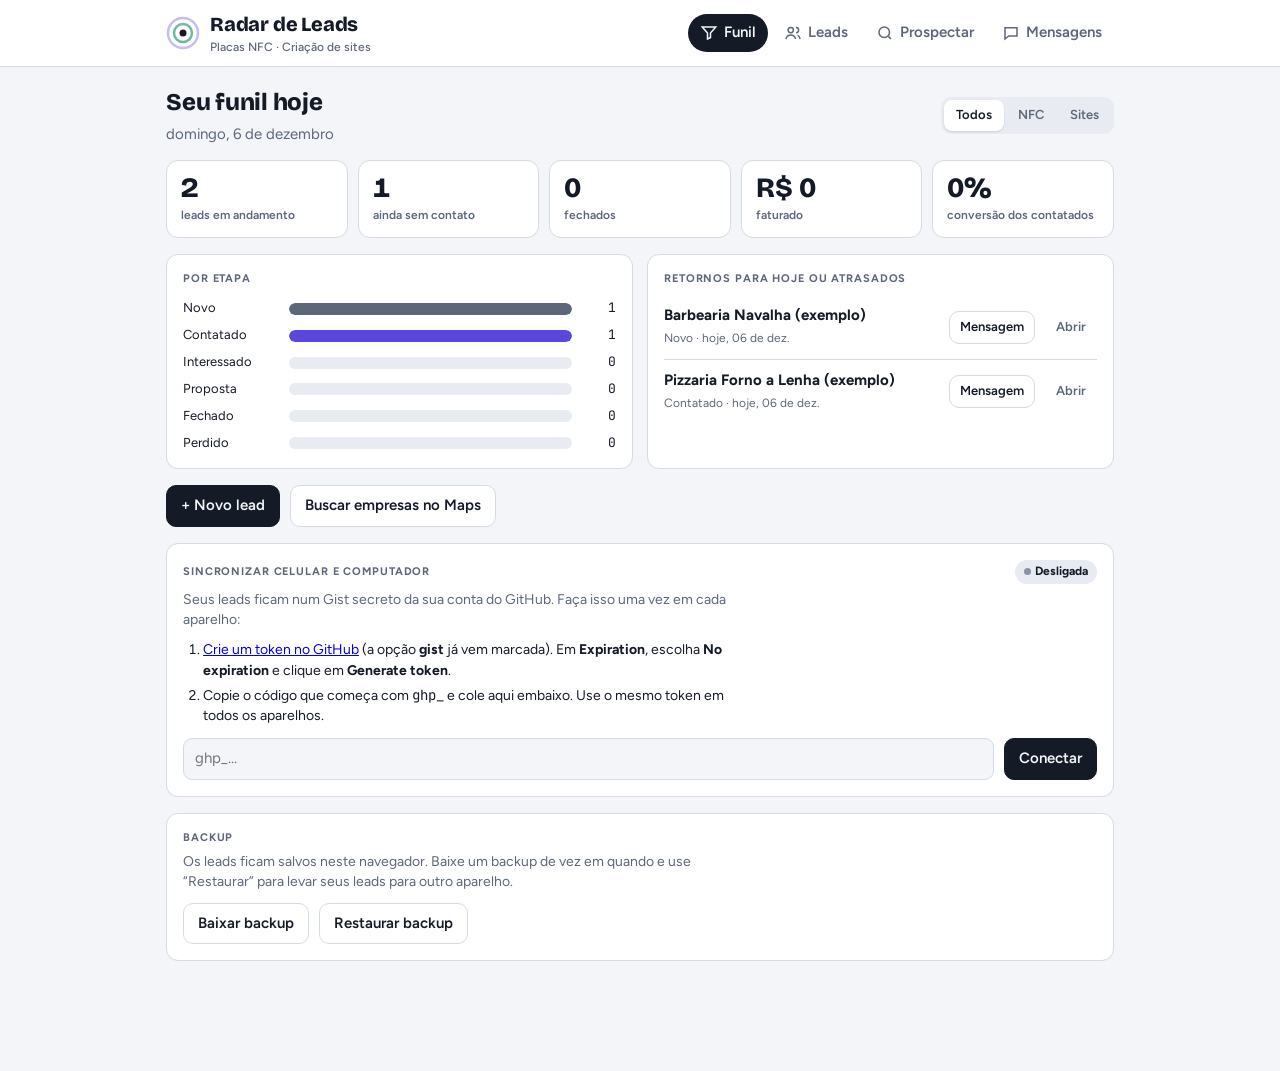
==== commit 6b196712: "Sincronização entre aparelhos via Gist secreto do GitHub Co-Authored-By: Claude Opus 5.5 <noreply@an" ====
--- a/index.html
+++ b/index.html
@@ -198,6 +198,30 @@
       <button class="btn primary" data-new>+ Novo lead</button>
       <button class="btn" data-go="prospectar">Buscar empresas no Maps</button>
     </div>
+    <div class="panel" style="margin-top:16px" id="syncPanel">
+      <div class="row" style="justify-content:space-between">
+        <div class="eyebrow">Sincronizar celular e computador</div>
+        <span class="chip st" id="syncChip" style="--c:var(--dead)">Desligada</span>
+      </div>
+      <div id="syncOff">
+        <p style="margin:6px 0 10px;color:var(--muted);font-size:14px;max-width:62ch">Seus leads ficam num Gist secreto da sua conta do GitHub. Faça isso uma vez em cada aparelho:</p>
+        <ol style="margin:0 0 12px;padding-left:20px;font-size:14px;display:flex;flex-direction:column;gap:4px;max-width:62ch">
+          <li><a href="https://github.com/settings/tokens/new?scopes=gist&amp;description=Radar%20de%20Leads" target="_blank" rel="noopener">Crie um token no GitHub</a> (a opção <b>gist</b> já vem marcada). Em <b>Expiration</b>, escolha <b>No expiration</b> e clique em <b>Generate token</b>.</li>
+          <li>Copie o código que começa com <span class="num">ghp_</span> e cole aqui embaixo. Use o mesmo token em todos os aparelhos.</li>
+        </ol>
+        <div class="row">
+          <input id="syncToken" type="password" autocomplete="off" placeholder="ghp_…" aria-label="Token do GitHub" style="flex:1 1 220px;width:auto">
+          <button class="btn primary" id="syncOn">Conectar</button>
+        </div>
+      </div>
+      <div id="syncOnBox" hidden>
+        <p id="syncInfo" style="margin:6px 0 10px;color:var(--muted);font-size:14px"></p>
+        <div class="row">
+          <button class="btn" id="syncNow">Sincronizar agora</button>
+          <button class="btn ghost" id="syncOffBtn">Desconectar este aparelho</button>
+        </div>
+      </div>
+    </div>
     <div class="panel" style="margin-top:16px">
       <div class="eyebrow">Backup</div>
       <p style="margin:6px 0 10px;color:var(--muted);font-size:14px;max-width:62ch">Os leads ficam salvos neste navegador. Baixe um backup de vez em quando e use “Restaurar” para levar seus leads para outro aparelho.</p>
@@ -338,7 +362,11 @@
 let db = null, col = null, mode = "local";
 const LKEY = "radar-leads-v1";
 function loadLocal(){ try { return JSON.parse(localStorage.getItem(LKEY)||"[]"); } catch { return []; } }
-function saveLocal(){ try { localStorage.setItem(LKEY, JSON.stringify(leads)); } catch {} }
+let removidos = (()=>{ try { return JSON.parse(localStorage.getItem(LKEY+"-del")||"{}"); } catch { return {}; } })();
+function saveLocal(fromSync){
+  try { localStorage.setItem(LKEY, JSON.stringify(leads)); localStorage.setItem(LKEY+"-del", JSON.stringify(removidos)); } catch {}
+  if (!fromSync) Sync.schedule();
+}
 function setNote(msg, warn){ const n=$("#note"); n.textContent=msg; n.classList.toggle("warn",!!warn); n.hidden = !msg; }
 
 async function saveLead(lead){
@@ -354,6 +382,7 @@
 }
 async function deleteLead(id){
   if (mode==="db"){ try { await col.doc(id).delete(); } catch(e){ toast("Não apagou: "+(e.message||e.code)); } return; }
+  removidos[id] = new Date().toISOString();
   leads = leads.filter(l=>l.id!==id); saveLocal(); render();
 }
 
@@ -579,6 +608,103 @@
 document.addEventListener("keydown", e => { if(e.key==="Escape") $("#sheetRoot").innerHTML=""; });
 window.addEventListener("hashchange", ()=>show(location.hash.slice(1)));
 
+/* ---------- Sincronização via Gist secreto ---------- */
+var Sync = (() => {
+  const API = "https://api.github.com", FILE = "radar-leads.json", DESC = "Radar de Leads - dados (não apagar)";
+  const K = {tok: LKEY+"-gh-token", gist: LKEY+"-gh-gist", last: LKEY+"-gh-last"};
+  const get = k => { try { return localStorage.getItem(k)||""; } catch { return ""; } };
+  const put = (k,v) => { try { v ? localStorage.setItem(k,v) : localStorage.removeItem(k); } catch {} };
+  let timer = null, busy = false, again = false, ready = false;
+  const on = () => !!get(K.tok) && mode !== "db";
+  async function gh(path, opts={}){
+    const r = await fetch(API+path, {...opts, headers:{"Accept":"application/vnd.github+json","Authorization":"Bearer "+get(K.tok),"X-GitHub-Api-Version":"2022-11-28",...(opts.body?{"Content-Type":"application/json"}:{})}});
+    if (r.status===401) throw new Error("Token inválido ou expirado. Crie um novo e conecte de novo.");
+    if (r.status===403 || r.status===404) { const e = new Error("O token não tem permissão de gist."); e.status=r.status; throw e; }
+    if (!r.ok) throw new Error("GitHub respondeu "+r.status+".");
+    return r.status===204 ? null : r.json();
+  }
+  async function findGist(){
+    let id = get(K.gist);
+    if (id) return id;
+    for (let page=1; page<=5; page++){
+      const list = await gh("/gists?per_page=100&page="+page);
+      const g = list.find(g => g.description===DESC && g.files[FILE]);
+      if (g){ put(K.gist, g.id); return g.id; }
+      if (list.length<100) break;
+    }
+    const g = await gh("/gists",{method:"POST",body:JSON.stringify({description:DESC,public:false,files:{[FILE]:{content:JSON.stringify({leads:[],removidos:{}})}}})});
+    put(K.gist, g.id); return g.id;
+  }
+  async function readRemote(id){
+    const g = await gh("/gists/"+id);
+    const f = g.files[FILE]; if (!f) return {leads:[],removidos:{}};
+    let txt = f.content;
+    if (f.truncated) txt = await (await fetch(f.raw_url)).text();
+    try { return JSON.parse(txt); } catch { return {leads:[],removidos:{}}; }
+  }
+  function merge(remote){
+    const before = JSON.stringify([leads,removidos]);
+    for (const [id,ts] of Object.entries(remote.removidos||{})) if (!removidos[id] || ts>removidos[id]) removidos[id]=ts;
+    const byId = new Map(leads.map(l=>[l.id,l]));
+    for (const r of (remote.leads||[])) { if (!r || !r.id) continue; const l = byId.get(r.id); if (!l || (r.atualizadoEm||"") > (l.atualizadoEm||"")) byId.set(r.id, r); }
+    const cutoff = new Date(Date.now()-120*864e5).toISOString();
+    for (const [id,ts] of Object.entries(removidos)) if (ts<cutoff) delete removidos[id];
+    leads = [...byId.values()].filter(l => !(removidos[l.id] && removidos[l.id] >= (l.atualizadoEm||"")));
+    return before !== JSON.stringify([leads,removidos]);
+  }
+  async function run(){
+    if (!on()) return;
+    if (busy){ again = true; return; }
+    busy = true; status("Sincronizando…");
+    try {
+      const id = await findGist();
+      const remote = await readRemote(id);
+      merge(remote); saveLocal(true); render();
+      const content = JSON.stringify({app:"radar-de-leads",versao:1,leads,removidos});
+      if (content !== JSON.stringify({app:"radar-de-leads",versao:1,leads:remote.leads||[],removidos:remote.removidos||{}}))
+        await gh("/gists/"+id,{method:"PATCH",body:JSON.stringify({files:{[FILE]:{content}}})});
+      put(K.last, new Date().toISOString()); ready = true; status();
+    } catch(e){
+      if (e.status===404) put(K.gist,"");
+      status(e.message||"Sem conexão. Tento de novo em instantes.", true);
+    } finally {
+      busy = false;
+      if (again){ again = false; schedule(500); }
+    }
+  }
+  function schedule(ms=1500){ if (!on()) return; clearTimeout(timer); timer = setTimeout(run, ms); status("Alterações pendentes…"); }
+  function status(msg, warn){
+    const conn = on();
+    $("#syncOff").hidden = conn; $("#syncOnBox").hidden = !conn;
+    const chip = $("#syncChip");
+    if (!conn){ chip.textContent="Desligada"; chip.style.setProperty("--c","var(--dead)"); return; }
+    const last = get(K.last);
+    chip.textContent = warn ? "Com problema" : msg ? "Sincronizando" : "Ligada";
+    chip.style.setProperty("--c", warn ? "var(--hot)" : msg ? "var(--warn)" : "var(--ok)");
+    $("#syncInfo").textContent = msg || (last ? "Tudo sincronizado. Última vez: "+new Date(last).toLocaleString("pt-BR",{day:"2-digit",month:"short",hour:"2-digit",minute:"2-digit"})+"." : "Conectado.");
+    $("#syncInfo").style.color = warn ? "var(--hot)" : "";
+  }
+  async function connect(token){
+    put(K.tok, token.trim()); put(K.gist, "");
+    try { await gh("/gists?per_page=1"); }
+    catch(e){ put(K.tok,""); status(); toast(e.message); return; }
+    $("#syncToken").value = ""; toast("Conectado ao GitHub"); await run();
+  }
+  function disconnect(){ put(K.tok,""); put(K.gist,""); put(K.last,""); status(); toast("Este aparelho foi desconectado"); }
+  function start(){
+    status();
+    if (on()) run();
+    document.addEventListener("visibilitychange", () => { if (document.visibilityState==="visible") run(); });
+    window.addEventListener("online", run);
+    setInterval(() => { if (document.visibilityState==="visible" && !busy) run(); }, 60000);
+  }
+  return {schedule, run, connect, disconnect, start};
+})();
+$("#syncOn").onclick = () => { const t = $("#syncToken").value.trim(); if (!t){ toast("Cole o token primeiro"); return; } Sync.connect(t); };
+$("#syncToken").addEventListener("keydown", e => { if (e.key==="Enter") $("#syncOn").click(); });
+$("#syncNow").onclick = () => Sync.run();
+$("#syncOffBtn").onclick = Sync.disconnect;
+
 $("#bkOut").onclick = () => {
   const blob = new Blob([JSON.stringify({app:"radar-de-leads",versao:1,exportadoEm:new Date().toISOString(),leads},null,2)],{type:"application/json"});
   const a = document.createElement("a"); a.href = URL.createObjectURL(blob); a.download = "radar-leads-"+today()+".json"; document.body.appendChild(a); a.click(); a.remove();
@@ -599,7 +725,7 @@
   ];
   localStorage.setItem(LKEY+"-seeded","1"); saveLocal();
 } } catch {}
-fillTpls(); updateLinks(); renderFit(); show(location.hash.slice(1)); boot();
+fillTpls(); updateLinks(); renderFit(); show(location.hash.slice(1)); boot().then(()=>Sync.start());
 })();
 </script>
 
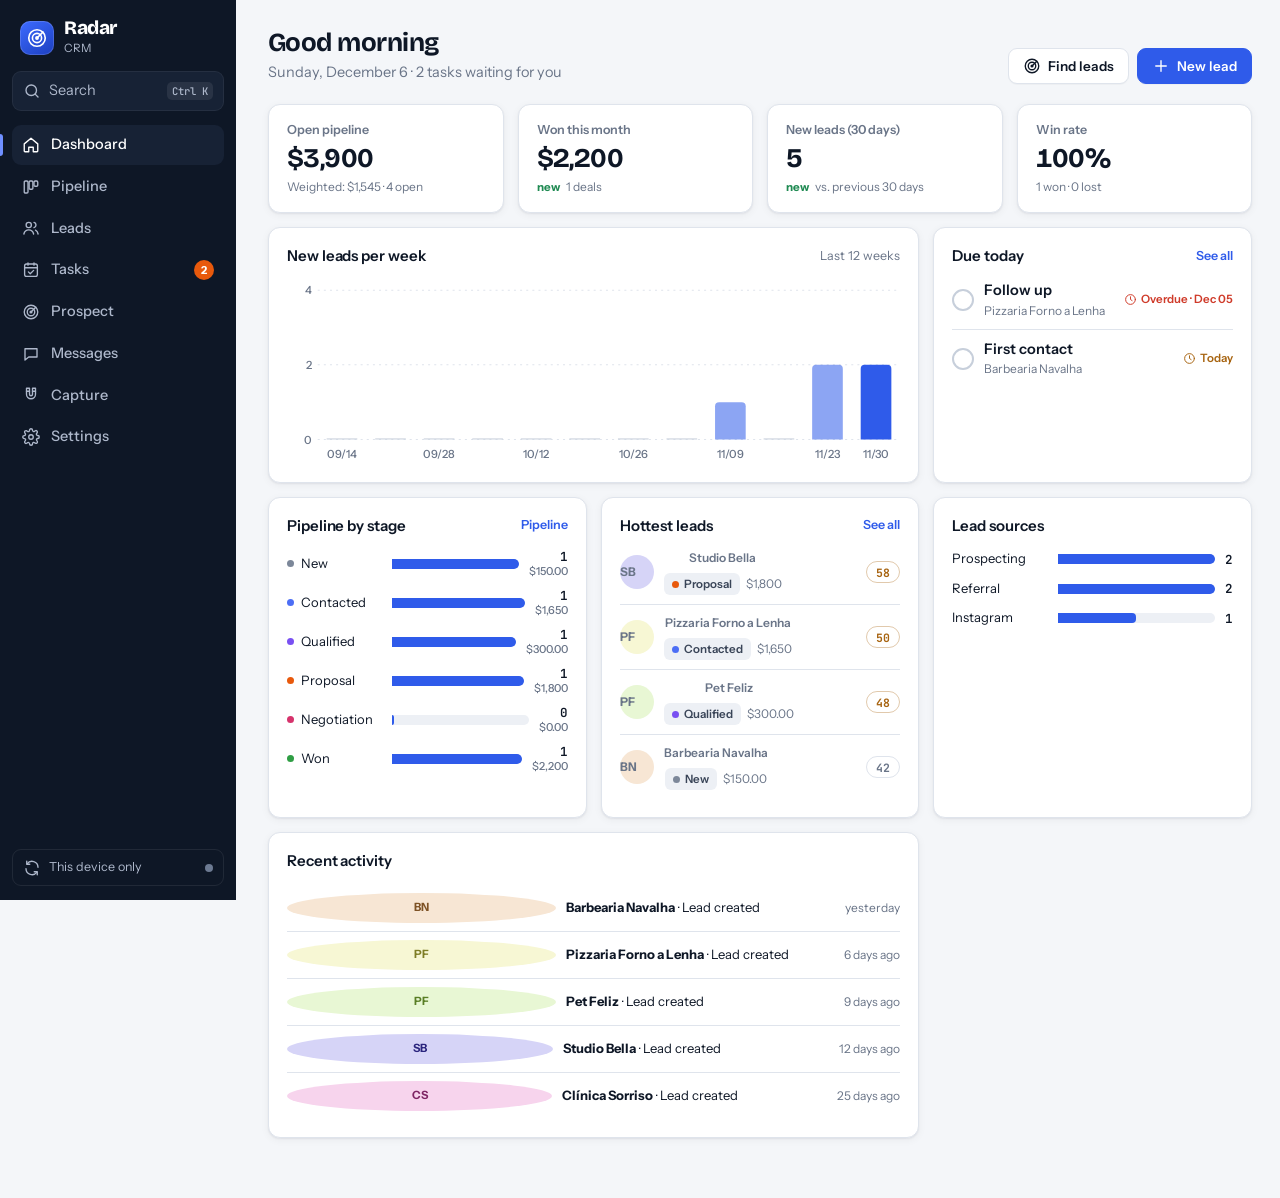
==== commit 39e7d1f8: "Radar CRM: reconstrução completa do app - Painel com KPIs, metas e gráficos - Funil Kanban com arras" ====
--- a/index.html
+++ b/index.html
@@ -3,731 +3,26 @@
 <head>
 <meta charset="utf-8">
 <meta name="viewport" content="width=device-width,initial-scale=1,viewport-fit=cover">
-<meta name="theme-color" content="#141A26">
+<title>Radar CRM</title>
+<meta name="description" content="CRM de captação de leads: prospecção automática, funil, tarefas e mensagens.">
+<meta name="theme-color" content="#F4F6F9">
 <meta name="apple-mobile-web-app-capable" content="yes">
 <meta name="mobile-web-app-capable" content="yes">
-<meta name="apple-mobile-web-app-title" content="Radar de Leads">
-<link rel="icon" href="data:image/svg+xml,%3Csvg xmlns='http://www.w3.org/2000/svg' viewBox='0 0 34 34'%3E%3Ccircle cx='17' cy='17' r='15' fill='none' stroke='%235B47E0' stroke-width='3'/%3E%3Ccircle cx='17' cy='17' r='9' fill='none' stroke='%230B8A68' stroke-width='3'/%3E%3Ccircle cx='17' cy='17' r='4' fill='%23141A26'/%3E%3C/svg%3E">
-<style>html{color-scheme:light}:root{padding-top:env(safe-area-inset-top,0px);padding-bottom:env(safe-area-inset-bottom,0px)}body{margin:0;font-size:14px}img{max-width:100%}[hidden]{display:none!important}</style>
-<title>Radar de Leads</title>
+<meta name="apple-mobile-web-app-status-bar-style" content="default">
+<meta name="apple-mobile-web-app-title" content="Radar">
+<link rel="manifest" href="manifest.webmanifest">
+<link rel="icon" href="icons/icon.svg" type="image/svg+xml">
+<link rel="apple-touch-icon" href="icons/icon-192.png">
 <link rel="preconnect" href="https://fonts.googleapis.com">
 <link rel="preconnect" href="https://fonts.gstatic.com" crossorigin>
-<link rel="stylesheet" href="https://fonts.googleapis.com/css2?family=Bricolage+Grotesque:opsz,wght@12..96,600;12..96,800&family=Figtree:wght@400;500;600;700&family=JetBrains+Mono:wght@500&display=swap">
-<style>
-/* Layout: app de bolso — cabeçalho fino, conteúdo em cartões só onde há objeto (lead), barra de abas fixa embaixo no celular */
-:root{
-  --bg:#F3F5F8; --surface:#FFFFFF; --sunk:#E8ECF2; --line:#D5DBE5;
-  --fg:#141A26; --muted:#5D6779;
-  --nfc:#5B47E0; --nfc-soft:#ECE9FF;
-  --site:#0B8A68; --site-soft:#DDF4EC;
-  --hot:#D9480F; --warn:#B7791F; --ok:#2F855A; --dead:#8A93A3;
-  --focus:#2563EB;
-  --f-display:"Bricolage Grotesque", "Segoe UI", system-ui, sans-serif;
-  --f-body:"Figtree", system-ui, -apple-system, "Segoe UI", sans-serif;
-  --f-mono:"JetBrains Mono", ui-monospace, Menlo, monospace;
-  --r:12px;
-}
-@media (prefers-color-scheme: dark){:root:not([data-theme="light"]){
-  --bg:#0E121A; --surface:#171C27; --sunk:#1F2532; --line:#2C3445;
-  --fg:#E9EDF4; --muted:#98A2B5;
-  --nfc:#9A8BFF; --nfc-soft:#2A2550; --site:#3FCB9E; --site-soft:#173A31;
-  --hot:#FF7A45; --warn:#E5B454; --ok:#5FCB8E; --dead:#6D7688; --focus:#6EA0FF; color-scheme:dark}}
-:root[data-theme="dark"]{
-  --bg:#0E121A; --surface:#171C27; --sunk:#1F2532; --line:#2C3445;
-  --fg:#E9EDF4; --muted:#98A2B5;
-  --nfc:#9A8BFF; --nfc-soft:#2A2550; --site:#3FCB9E; --site-soft:#173A31;
-  --hot:#FF7A45; --warn:#E5B454; --ok:#5FCB8E; --dead:#6D7688; --focus:#6EA0FF; color-scheme:dark}
-*{box-sizing:border-box}
-body{background:var(--bg);color:var(--fg);font-family:var(--f-body);font-size:15px;line-height:1.45}
-body::before{content:"";position:fixed;inset:0 0 auto;height:env(safe-area-inset-top,0px);z-index:10;background:var(--surface)}
-button,input,select,textarea{font:inherit;color:inherit}
-:focus-visible{outline:2px solid var(--focus);outline-offset:2px}
-.wrap{max-width:980px;margin:0 auto;padding-left:max(16px,env(safe-area-inset-left,0px));padding-right:max(16px,env(safe-area-inset-right,0px))}
-header.top{position:sticky;top:env(safe-area-inset-top,0px);z-index:5;background:var(--surface);border-bottom:1px solid var(--line)}
-header.top .wrap{display:flex;align-items:center;gap:16px;padding-block:10px;flex-wrap:wrap}
-.brand{display:flex;align-items:center;gap:10px;margin-right:auto}
-.brand svg{flex:none}
-.brand h1{font-family:var(--f-display);font-weight:800;font-size:20px;letter-spacing:-.01em;margin:0}
-.brand small{display:block;color:var(--muted);font-size:12px;font-weight:500}
-nav.tabs{display:flex;gap:4px}
-nav.tabs button{border:0;background:none;padding:8px 12px;border-radius:999px;font-weight:600;color:var(--muted);cursor:pointer;display:flex;align-items:center;gap:6px}
-nav.tabs button[aria-current="true"]{background:var(--fg);color:var(--bg)}
-nav.tabs svg{width:18px;height:18px}
-.status-note{font-size:12px;color:var(--muted);padding-block:6px}
-.status-note.warn{color:var(--warn)}
-main{padding-block:18px 110px}
-section[hidden]{display:none}
-h2{font-family:var(--f-display);font-weight:800;font-size:24px;letter-spacing:-.01em;margin:0 0 4px;text-wrap:balance}
-h3{font-family:var(--f-display);font-weight:600;font-size:17px;margin:0;text-wrap:balance}
-.lede{color:var(--muted);margin:0 0 18px;max-width:62ch}
-.eyebrow{font-size:11px;letter-spacing:.08em;text-transform:uppercase;color:var(--muted);font-weight:700}
-.stack{display:flex;flex-direction:column;gap:14px}
-.row{display:flex;gap:10px;flex-wrap:wrap;align-items:center}
-.grid2{display:grid;grid-template-columns:repeat(auto-fit,minmax(min(100%,300px),1fr));gap:14px}
-.panel{background:var(--surface);border:1px solid var(--line);border-radius:var(--r);padding:16px;min-width:0}
-.num{font-family:var(--f-mono);font-variant-numeric:tabular-nums}
-.btn{border:1px solid var(--line);background:var(--surface);padding:9px 14px;border-radius:10px;font-weight:600;cursor:pointer;display:inline-flex;align-items:center;gap:6px;text-decoration:none;color:var(--fg)}
-.btn.primary{background:var(--fg);color:var(--bg);border-color:var(--fg)}
-.btn.nfc{background:var(--nfc);border-color:var(--nfc);color:#fff}
-.btn.site{background:var(--site);border-color:var(--site);color:#fff}
-.btn.ghost{background:none;border-color:transparent;color:var(--muted)}
-.btn.small{padding:6px 10px;font-size:13px}
-.btn:disabled{opacity:.5;cursor:not-allowed}
-.chip{display:inline-flex;align-items:center;gap:4px;font-size:12px;font-weight:700;padding:3px 9px;border-radius:999px;white-space:nowrap}
-.chip.nfc{background:var(--nfc-soft);color:var(--nfc)}
-.chip.site{background:var(--site-soft);color:var(--site)}
-.chip.st{background:var(--sunk);color:var(--fg)}
-.chip.st::before{content:"";width:7px;height:7px;border-radius:50%;background:var(--c,var(--muted))}
-.chip.due{background:none;border:1px solid var(--hot);color:var(--hot)}
-label.f{display:flex;flex-direction:column;gap:4px;font-size:13px;font-weight:600;color:var(--muted);min-width:0}
-input,select,textarea{background:var(--bg);border:1px solid var(--line);border-radius:9px;padding:9px 11px;width:100%;min-width:0;color:var(--fg)}
-textarea{resize:vertical;min-height:90px;line-height:1.5}
-.fgrid{display:grid;grid-template-columns:repeat(auto-fit,minmax(min(100%,180px),1fr));gap:12px}
-.seg{display:inline-flex;background:var(--sunk);border-radius:10px;padding:3px;gap:2px;flex-wrap:wrap}
-.seg button{border:0;background:none;padding:6px 12px;border-radius:8px;font-weight:600;font-size:13px;color:var(--muted);cursor:pointer}
-.seg button[aria-pressed="true"]{background:var(--surface);color:var(--fg);box-shadow:0 1px 2px rgba(0,0,0,.12)}
-
-/* Funil */
-.kpis{display:grid;grid-template-columns:repeat(auto-fit,minmax(min(100%,140px),1fr));gap:10px;margin-bottom:16px}
-.kpi{background:var(--surface);border:1px solid var(--line);border-radius:var(--r);padding:12px 14px}
-.kpi b{display:block;font-family:var(--f-display);font-size:28px;font-weight:800;font-variant-numeric:tabular-nums;line-height:1.1}
-.kpi span{font-size:12px;color:var(--muted);font-weight:600}
-.funnel{display:flex;flex-direction:column;gap:8px;margin-top:12px}
-.fbar{display:grid;grid-template-columns:96px 1fr 34px;gap:10px;align-items:center;font-size:13px}
-.fbar .track{height:12px;background:var(--sunk);border-radius:6px;overflow:hidden}
-.fbar .fill{height:100%;border-radius:6px;background:var(--c)}
-.fbar .n{text-align:right;font-family:var(--f-mono);font-variant-numeric:tabular-nums}
-.followups{display:flex;flex-direction:column}
-.fu{display:flex;gap:10px;align-items:center;padding:10px 0;border-top:1px solid var(--line);min-width:0}
-.fu:first-child{border-top:0}
-.fu .who{flex:1;min-width:0}
-.fu .who b{display:block;white-space:nowrap;overflow:hidden;text-overflow:ellipsis}
-.fu .who span{font-size:12px;color:var(--muted)}
-.empty{color:var(--muted);font-size:14px;padding:14px;border:1px dashed var(--line);border-radius:var(--r);text-align:center}
-
-/* Leads */
-.toolbar{display:flex;gap:10px;flex-wrap:wrap;align-items:center;margin-bottom:14px}
-.toolbar input{flex:1 1 200px;width:auto}
-.toolbar select{width:auto}
-.leadlist{display:grid;gap:10px}
-.lead{background:var(--surface);border:1px solid var(--line);border-radius:var(--r);padding:12px 14px;display:grid;grid-template-columns:1fr auto;gap:6px 12px;cursor:pointer;text-align:left;width:100%}
-.lead:hover{border-color:var(--muted)}
-.lead .nm{font-weight:700;font-size:16px;min-width:0;overflow-wrap:anywhere}
-.lead .meta{grid-column:1/-1;display:flex;gap:6px;flex-wrap:wrap;align-items:center;font-size:13px;color:var(--muted)}
-.lead .sub{font-size:13px;color:var(--muted);grid-column:1/-1;overflow-wrap:anywhere}
-.ex{font-size:11px;font-weight:700;color:var(--warn);border:1px solid var(--warn);border-radius:6px;padding:1px 6px}
-
-/* Prospectar */
-.steps{display:flex;flex-direction:column;gap:14px}
-.step{display:grid;grid-template-columns:28px 1fr;gap:12px}
-.step .k{width:28px;height:28px;border-radius:50%;background:var(--fg);color:var(--bg);display:grid;place-items:center;font-weight:700;font-size:13px}
-.step > div{min-width:0}
-.ideas{display:flex;flex-wrap:wrap;gap:6px;margin-top:8px}
-.ideas button{border:1px solid var(--line);background:var(--surface);border-radius:999px;padding:4px 11px;font-size:13px;cursor:pointer}
-.fit{display:flex;gap:8px;flex-wrap:wrap;margin-top:6px}
-.fitbox{flex:1 1 220px;border-radius:10px;padding:10px 12px;font-size:13px;border:1px solid var(--line)}
-.fitbox.on.nfc{background:var(--nfc-soft);border-color:var(--nfc)}
-.fitbox.on.site{background:var(--site-soft);border-color:var(--site)}
-.fitbox b{display:block;font-size:14px}
-.check{display:flex;align-items:center;gap:8px;font-size:14px;font-weight:600;color:var(--fg)}
-.check input{width:18px;height:18px}
-
-/* Mensagens */
-.msgbox{background:var(--bg);border:1px solid var(--line);border-radius:10px;padding:12px;white-space:pre-wrap;font-size:14px;min-height:120px;overflow-wrap:anywhere}
-
-/* Sheet */
-.overlay{position:fixed;inset:0;background:rgba(10,14,22,.5);z-index:20;display:flex;align-items:flex-end;justify-content:center}
-.sheet{background:var(--surface);width:100%;max-width:640px;max-height:92%;overflow:auto;border-radius:18px 18px 0 0;padding:18px max(16px,env(safe-area-inset-right,0px)) calc(18px + env(safe-area-inset-bottom,0px)) max(16px,env(safe-area-inset-left,0px))}
-@media (min-width:720px){.overlay{align-items:center}.sheet{border-radius:18px;max-height:88%}}
-.sheet header{display:flex;align-items:center;gap:10px;margin-bottom:14px}
-.sheet header h3{flex:1}
-.toast{position:fixed;left:50%;transform:translateX(-50%);bottom:calc(84px + env(safe-area-inset-bottom,0px));background:var(--fg);color:var(--bg);padding:9px 16px;border-radius:999px;font-weight:600;font-size:14px;z-index:30;max-width:calc(100% - 32px)}
-
-@media (max-width:719px){
-  nav.tabs{position:fixed;left:0;right:0;bottom:0;z-index:6;background:var(--surface);border-top:1px solid var(--line);justify-content:space-around;padding:6px max(8px,env(safe-area-inset-right,0px)) calc(6px + env(safe-area-inset-bottom,0px)) max(8px,env(safe-area-inset-left,0px))}
-  nav.tabs button{flex-direction:column;gap:2px;font-size:11px;padding:6px 8px;border-radius:10px;flex:1}
-  nav.tabs button[aria-current="true"]{background:var(--sunk);color:var(--fg)}
-  nav.tabs svg{width:22px;height:22px}
-}
-@media (prefers-reduced-motion:no-preference){.lead,.btn{transition:border-color .15s,transform .1s}.btn:active{transform:scale(.98)}}
-</style>
+<link rel="stylesheet" href="https://fonts.googleapis.com/css2?family=Bricolage+Grotesque:opsz,wght@12..96,600;12..96,700;12..96,800&family=Instrument+Sans:wght@400;500;600;700&family=JetBrains+Mono:wght@500;600;700&display=swap">
+<link rel="stylesheet" href="css/app.css">
+<script>try{var t=localStorage.getItem("radar-crm-theme");if(t==="light"||t==="dark")document.documentElement.dataset.theme=t}catch(e){}</script>
 </head>
 <body>
-
-
-<header class="top">
-  <div class="wrap">
-    <div class="brand">
-      <svg width="34" height="34" viewBox="0 0 34 34" aria-hidden="true"><circle cx="17" cy="17" r="15" fill="none" stroke="var(--nfc)" stroke-width="2.5" opacity=".35"/><circle cx="17" cy="17" r="9" fill="none" stroke="var(--site)" stroke-width="2.5" opacity=".6"/><circle cx="17" cy="17" r="3.5" fill="var(--fg)"/></svg>
-      <div><h1>Radar de Leads</h1><small>Placas NFC · Criação de sites</small></div>
-    </div>
-    <nav class="tabs" aria-label="Seções">
-      <button data-tab="funil" aria-current="true"><svg viewBox="0 0 24 24" fill="none" stroke="currentColor" stroke-width="2"><path d="M3 4h18l-7 8v6l-4 2v-8z"/></svg>Funil</button>
-      <button data-tab="leads"><svg viewBox="0 0 24 24" fill="none" stroke="currentColor" stroke-width="2"><circle cx="9" cy="8" r="3.5"/><path d="M2.5 20c.8-3.5 3.4-5.5 6.5-5.5s5.7 2 6.5 5.5"/><path d="M16 4.5a3.5 3.5 0 0 1 0 7M18 14.8c1.8.8 3 2.6 3.5 5.2"/></svg>Leads</button>
-      <button data-tab="prospectar"><svg viewBox="0 0 24 24" fill="none" stroke="currentColor" stroke-width="2"><circle cx="11" cy="11" r="7"/><path d="m20 20-3.5-3.5"/></svg>Prospectar</button>
-      <button data-tab="mensagens"><svg viewBox="0 0 24 24" fill="none" stroke="currentColor" stroke-width="2"><path d="M4 5h16v11H9l-5 4z"/></svg>Mensagens</button>
-    </nav>
-  </div>
-</header>
-
-<main class="wrap">
-  <div id="note" class="status-note" hidden></div>
-
-  <!-- FUNIL -->
-  <section id="tab-funil">
-    <div class="row" style="justify-content:space-between;margin-bottom:14px">
-      <div><h2>Seu funil hoje</h2><p class="lede" style="margin:0" id="hoje"></p></div>
-      <div class="seg" id="projFilter" role="group" aria-label="Projeto">
-        <button data-p="todos" aria-pressed="true">Todos</button>
-        <button data-p="nfc" aria-pressed="false">NFC</button>
-        <button data-p="sites" aria-pressed="false">Sites</button>
-      </div>
-    </div>
-    <div class="kpis" id="kpis"></div>
-    <div class="grid2">
-      <div class="panel">
-        <div class="eyebrow">Por etapa</div>
-        <div class="funnel" id="funnel"></div>
-      </div>
-      <div class="panel">
-        <div class="row" style="justify-content:space-between"><div class="eyebrow">Retornos para hoje ou atrasados</div></div>
-        <div class="followups" id="followups" style="margin-top:8px"></div>
-      </div>
-    </div>
-    <div class="row" style="margin-top:16px">
-      <button class="btn primary" data-new>+ Novo lead</button>
-      <button class="btn" data-go="prospectar">Buscar empresas no Maps</button>
-    </div>
-    <div class="panel" style="margin-top:16px" id="syncPanel">
-      <div class="row" style="justify-content:space-between">
-        <div class="eyebrow">Sincronizar celular e computador</div>
-        <span class="chip st" id="syncChip" style="--c:var(--dead)">Desligada</span>
-      </div>
-      <div id="syncOff">
-        <p style="margin:6px 0 10px;color:var(--muted);font-size:14px;max-width:62ch">Seus leads ficam num Gist secreto da sua conta do GitHub. Faça isso uma vez em cada aparelho:</p>
-        <ol style="margin:0 0 12px;padding-left:20px;font-size:14px;display:flex;flex-direction:column;gap:4px;max-width:62ch">
-          <li><a href="https://github.com/settings/tokens/new?scopes=gist&amp;description=Radar%20de%20Leads" target="_blank" rel="noopener">Crie um token no GitHub</a> (a opção <b>gist</b> já vem marcada). Em <b>Expiration</b>, escolha <b>No expiration</b> e clique em <b>Generate token</b>.</li>
-          <li>Copie o código que começa com <span class="num">ghp_</span> e cole aqui embaixo. Use o mesmo token em todos os aparelhos.</li>
-        </ol>
-        <div class="row">
-          <input id="syncToken" type="password" autocomplete="off" placeholder="ghp_…" aria-label="Token do GitHub" style="flex:1 1 220px;width:auto">
-          <button class="btn primary" id="syncOn">Conectar</button>
-        </div>
-      </div>
-      <div id="syncOnBox" hidden>
-        <p id="syncInfo" style="margin:6px 0 10px;color:var(--muted);font-size:14px"></p>
-        <div class="row">
-          <button class="btn" id="syncNow">Sincronizar agora</button>
-          <button class="btn ghost" id="syncOffBtn">Desconectar este aparelho</button>
-        </div>
-      </div>
-    </div>
-    <div class="panel" style="margin-top:16px">
-      <div class="eyebrow">Backup</div>
-      <p style="margin:6px 0 10px;color:var(--muted);font-size:14px;max-width:62ch">Os leads ficam salvos neste navegador. Baixe um backup de vez em quando e use “Restaurar” para levar seus leads para outro aparelho.</p>
-      <div class="row">
-        <button class="btn" id="bkOut">Baixar backup</button>
-        <label class="btn" for="bkIn" style="cursor:pointer">Restaurar backup</label>
-        <input type="file" id="bkIn" accept="application/json,.json" hidden>
-      </div>
-    </div>
-  </section>
-
-  <!-- LEADS -->
-  <section id="tab-leads" hidden>
-    <h2>Leads</h2>
-    <p class="lede">Toque num lead para editar, mudar a etapa ou mandar mensagem.</p>
-    <div class="toolbar">
-      <input id="q" type="search" placeholder="Buscar por nome, negócio, cidade…" aria-label="Buscar">
-      <select id="fProj" aria-label="Projeto"><option value="">Todos os projetos</option><option value="nfc">Placas NFC</option><option value="sites">Sites</option><option value="ambos">Os dois</option></select>
-      <select id="fStatus" aria-label="Etapa"><option value="">Todas as etapas</option></select>
-      <button class="btn primary" data-new>+ Novo</button>
-    </div>
-    <div class="leadlist" id="leadlist"></div>
-  </section>
-
-  <!-- PROSPECTAR -->
-  <section id="tab-prospectar" hidden>
-    <h2>Prospectar</h2>
-    <p class="lede">Ache negócios locais no Google Maps, veja se servem pra NFC (poucas avaliações) ou pra site (não têm site) e salve direto no funil.</p>
-    <div class="grid2">
-      <div class="panel steps">
-        <div class="step"><span class="k">1</span><div>
-          <h3>O que e onde buscar</h3>
-          <div class="fgrid" style="margin-top:10px">
-            <label class="f">Segmento<input id="pSeg" placeholder="ex.: barbearia"></label>
-            <label class="f">Cidade / bairro<input id="pCity" placeholder="ex.: Campinas"></label>
-          </div>
-          <div class="ideas" id="ideas"></div>
-        </div></div>
-        <div class="step"><span class="k">2</span><div>
-          <h3>Abra a busca</h3>
-          <p style="margin:6px 0 10px;color:var(--muted);font-size:14px">Abre em outra aba. Olhe o número de avaliações e se aparece botão “Site”.</p>
-          <div class="row">
-            <a class="btn" id="lnkMaps" target="_blank" rel="noopener" href="https://www.google.com/maps">Google Maps</a>
-            <a class="btn" id="lnkInsta" target="_blank" rel="noopener" href="https://www.google.com/search?q=site%3Ainstagram.com">Instagram via Google</a>
-          </div>
-        </div></div>
-      </div>
-      <div class="panel steps">
-        <div class="step"><span class="k">3</span><div>
-          <h3>Qualifique e salve</h3>
-          <div class="fgrid" style="margin-top:10px">
-            <label class="f">Nome do negócio<input id="qNeg" placeholder="ex.: Barbearia do Zé"></label>
-            <label class="f">WhatsApp / telefone<input id="qTel" inputmode="tel" placeholder="(19) 99999-9999"></label>
-            <label class="f">Avaliações no Google<input id="qAval" type="number" min="0" inputmode="numeric" placeholder="ex.: 23"></label>
-            <label class="f">Nota<input id="qNota" type="number" min="0" max="5" step="0.1" inputmode="decimal" placeholder="ex.: 4,6"></label>
-          </div>
-          <div class="row" style="margin-top:10px">
-            <label class="check"><input type="checkbox" id="qSemSite"> Não tem site</label>
-            <label class="check"><input type="checkbox" id="qInsta"> Tem Instagram ativo</label>
-          </div>
-          <div class="fit" id="fit"></div>
-          <div class="row" style="margin-top:12px"><button class="btn primary" id="qSave">Salvar no funil</button></div>
-        </div></div>
-      </div>
-    </div>
-  </section>
-
-  <!-- MENSAGENS -->
-  <section id="tab-mensagens" hidden>
-    <h2>Mensagens</h2>
-    <p class="lede">Escolha o lead e o momento da conversa. O texto já vem com o nome dele; copie ou abra direto no WhatsApp.</p>
-    <div class="grid2">
-      <div class="panel stack">
-        <label class="f">Lead<select id="mLead"></select></label>
-        <label class="f">Projeto<select id="mProj"><option value="nfc">Placas NFC</option><option value="sites">Sites</option></select></label>
-        <label class="f">Momento<select id="mTpl"></select></label>
-        <div class="row">
-          <button class="btn" id="mAI" hidden>Reescrever com IA</button>
-          <span id="mAIstate" style="font-size:13px;color:var(--muted)"></span>
-        </div>
-      </div>
-      <div class="panel stack">
-        <div class="eyebrow">Mensagem</div>
-        <div class="msgbox" id="mText" contenteditable="true" aria-label="Texto da mensagem"></div>
-        <div class="row">
-          <button class="btn primary" id="mCopy">Copiar</button>
-          <a class="btn site" id="mWa" target="_blank" rel="noopener" href="#">Abrir no WhatsApp</a>
-          <button class="btn" id="mMark">Marcar como contatado</button>
-        </div>
-        <div id="mPhone" style="font-size:13px;color:var(--muted)"></div>
-      </div>
-    </div>
-  </section>
-</main>
-
-<div id="sheetRoot"></div>
-
-<script>
-(() => {
-const STAGES = [
-  {k:"novo", t:"Novo", c:"var(--muted)"},
-  {k:"contatado", t:"Contatado", c:"var(--nfc)"},
-  {k:"interessado", t:"Interessado", c:"var(--warn)"},
-  {k:"proposta", t:"Proposta", c:"var(--hot)"},
-  {k:"fechado", t:"Fechado", c:"var(--ok)"},
-  {k:"perdido", t:"Perdido", c:"var(--dead)"}
-];
-const ST = Object.fromEntries(STAGES.map(s=>[s.k,s]));
-const PROJ = {nfc:"Placas NFC", sites:"Sites", ambos:"NFC + Sites"};
-const SEGS = ["barbearia","salão de beleza","restaurante","hamburgueria","pizzaria","clínica odontológica","clínica de estética","academia","pet shop","oficina mecânica","imobiliária","advogado","padaria","loja de roupas"];
-
-const TPL = {
-  nfc: [
-    {k:"primeiro", t:"Primeiro contato", s:"Oi{nome}, tudo bem? Vi a {negocio} no Google{aval_txt}. Eu trabalho com placas NFC: o cliente encosta o celular na placa e já abre a página de avaliação do Google, o Pix ou o Instagram de vocês. Ajuda muito a juntar avaliações sem ficar pedindo pra cada um.\n\nPosso te mandar uma foto de como fica no balcão?"},
-    {k:"followup", t:"Retorno (sem resposta)", s:"Oi{nome}! Passando pra saber se você viu minha mensagem sobre a placa NFC pra {negocio}. Quem tem mais avaliação aparece primeiro no Maps, e a placa faz o cliente avaliar na hora, ainda no balcão. Se quiser, te mostro em 2 minutos."},
-    {k:"proposta", t:"Enviar proposta", s:"Oi{nome}, conforme combinamos, segue a proposta pra {negocio}:\n\n• Placa NFC personalizada com a marca de vocês\n• Link direto pra avaliação do Google (ou Pix / Instagram)\n• Funciona em qualquer celular com NFC, e tem QR code pra quem não tem\n\nValor: R$ ___\nPrazo de entrega: ___ dias\n\nPosso já separar a sua?"},
-    {k:"fechamento", t:"Fechamento", s:"Fechado então{nome}! Pra produzir a placa da {negocio} só preciso:\n1. Logo em boa qualidade\n2. Link do perfil no Google (ou chave Pix / @ do Instagram)\n3. Endereço de entrega\n\nAssim que confirmar o pagamento, já começo."}
-  ],
-  sites: [
-    {k:"primeiro", t:"Primeiro contato", s:"Oi{nome}, tudo bem? Procurei a {negocio} no Google e não achei um site de vocês. Hoje muita gente pesquisa antes de comprar e acaba indo pro concorrente que aparece melhor. Eu crio sites rápidos, pensados pro celular e com botão direto pro WhatsApp.\n\nQuer que eu te mostre um modelo do seu segmento?"},
-    {k:"followup", t:"Retorno (sem resposta)", s:"Oi{nome}! Voltando aqui sobre o site da {negocio}. Montei uma ideia rápida de como ficaria a página inicial pra vocês. Posso te mandar o print?"},
-    {k:"proposta", t:"Enviar proposta", s:"Oi{nome}, segue a proposta do site da {negocio}:\n\n• Site responsivo (abre bem no celular)\n• Botão de WhatsApp, mapa e Instagram integrados\n• Aparece no Google com seu nome e cidade\n• Domínio e hospedagem: ___\n\nValor: R$ ___\nPrazo: ___ dias\n\nQualquer dúvida me chama."},
-    {k:"fechamento", t:"Fechamento", s:"Show{nome}, vamos começar o site da {negocio}! Me manda:\n1. Logo e cores da marca\n2. Fotos do espaço / produtos\n3. Serviços e preços que quer mostrar\n4. Endereço e horário de funcionamento\n\nCom isso te mando a primeira versão em ___ dias."}
-  ]
-};
-
-const $ = s => document.querySelector(s);
-const $$ = s => [...document.querySelectorAll(s)];
-const esc = s => String(s ?? "").replace(/[&<>"']/g, c => ({"&":"&amp;","<":"&lt;",">":"&gt;",'"':"&quot;","'":"&#39;"}[c]));
-const today = () => new Date().toISOString().slice(0,10);
-const fmtDate = d => d ? new Date(d+"T12:00:00").toLocaleDateString("pt-BR",{day:"2-digit",month:"short"}) : "";
-const digits = s => String(s||"").replace(/\D/g,"");
-const waNum = s => { let d = digits(s); if (!d) return ""; if (d.length<=11) d = "55"+d; return d; };
-function toast(msg){ const t=document.createElement("div"); t.className="toast"; t.textContent=msg; document.body.appendChild(t); setTimeout(()=>t.remove(),2200); }
-
-/* ---------- Store: db quando disponível, senão este aparelho ---------- */
-let leads = [];
-let db = null, col = null, mode = "local";
-const LKEY = "radar-leads-v1";
-function loadLocal(){ try { return JSON.parse(localStorage.getItem(LKEY)||"[]"); } catch { return []; } }
-let removidos = (()=>{ try { return JSON.parse(localStorage.getItem(LKEY+"-del")||"{}"); } catch { return {}; } })();
-function saveLocal(fromSync){
-  try { localStorage.setItem(LKEY, JSON.stringify(leads)); localStorage.setItem(LKEY+"-del", JSON.stringify(removidos)); } catch {}
-  if (!fromSync) Sync.schedule();
-}
-function setNote(msg, warn){ const n=$("#note"); n.textContent=msg; n.classList.toggle("warn",!!warn); n.hidden = !msg; }
-
-async function saveLead(lead){
-  lead.atualizadoEm = new Date().toISOString();
-  if (mode==="db"){
-    const id = lead.id || col.doc().id; const body = {...lead}; delete body.id;
-    try { await col.doc(id).set(body); } catch(e){ toast("Não salvou: "+(e.message||e.code)); return null; }
-    return id;
-  }
-  if (!lead.id){ lead.id = "l"+Date.now().toString(36)+Math.random().toString(36).slice(2,6); leads.push(lead); }
-  else leads = leads.map(l => l.id===lead.id ? lead : l);
-  saveLocal(); render(); return lead.id;
-}
-async function deleteLead(id){
-  if (mode==="db"){ try { await col.doc(id).delete(); } catch(e){ toast("Não apagou: "+(e.message||e.code)); } return; }
-  removidos[id] = new Date().toISOString();
-  leads = leads.filter(l=>l.id!==id); saveLocal(); render();
-}
-
-async function boot(){
-  leads = loadLocal(); render();
-  const timer = setTimeout(()=>setNote("Não consegui falar com o banco ainda. Os leads ficam salvos só neste aparelho por enquanto.", true), 10000);
-  try { db = window.claude?.use ? await window.claude.use("db") : null; } catch { db = null; }
-  if (!db){ clearTimeout(timer); setNote(""); return; }
-  col = db.collection("leads");
-  col.onSnapshot(snap => {
-    if (!snap.metadata.fromCache){ clearTimeout(timer); setNote(""); }
-    mode = "db";
-    leads = snap.docs.map(d => ({id:d.id, ...d.data()}));
-    render();
-  }, err => { clearTimeout(timer); setNote("O banco parou de responder ("+err.code+"). Recarregue a página mais tarde.", true); });
-  initAI();
-}
-
-/* ---------- Funil ---------- */
-let projF = "todos";
-const inProj = (l,p) => p==="todos" || l.projeto===p || l.projeto==="ambos";
-function renderFunil(){
-  $("#hoje").textContent = new Date().toLocaleDateString("pt-BR",{weekday:"long",day:"numeric",month:"long"});
-  const L = leads.filter(l=>inProj(l,projF));
-  const ativos = L.filter(l=>!["fechado","perdido"].includes(l.status));
-  const fech = L.filter(l=>l.status==="fechado");
-  const receita = fech.reduce((a,l)=>a+(+l.valor||0),0);
-  const contatados = L.filter(l=>l.status!=="novo").length;
-  const taxa = contatados ? Math.round(fech.length/contatados*100) : 0;
-  $("#kpis").innerHTML = [
-    [ativos.length,"leads em andamento"],
-    [L.filter(l=>l.status==="novo").length,"ainda sem contato"],
-    [fech.length,"fechados"],
-    [receita.toLocaleString("pt-BR",{style:"currency",currency:"BRL",maximumFractionDigits:0}),"faturado"],
-    [taxa+"%","conversão dos contatados"]
-  ].map(([v,t])=>`<div class="kpi"><b>${esc(v)}</b><span>${t}</span></div>`).join("");
-  const max = Math.max(1,...STAGES.map(s=>L.filter(l=>l.status===s.k).length));
-  $("#funnel").innerHTML = STAGES.map(s=>{ const n=L.filter(l=>l.status===s.k).length;
-    return `<div class="fbar"><span>${s.t}</span><div class="track"><div class="fill" style="--c:${s.c};width:${n/max*100}%"></div></div><span class="n">${n}</span></div>`;}).join("");
-  const due = ativos.filter(l=>l.proximo && l.proximo<=today()).sort((a,b)=>a.proximo.localeCompare(b.proximo));
-  $("#followups").innerHTML = due.length ? due.map(l=>`<div class="fu"><div class="who"><b>${esc(l.negocio||l.nome)}</b><span>${esc(ST[l.status]?.t)} · ${l.proximo<today()?"atrasado desde ":"hoje, "}${fmtDate(l.proximo)}</span></div><button class="btn small" data-msg="${l.id}">Mensagem</button><button class="btn small ghost" data-edit="${l.id}">Abrir</button></div>`).join("")
-    : `<div class="empty">Nenhum retorno pendente. Ao editar um lead, preencha “Próximo contato” para ele aparecer aqui.</div>`;
-}
-
-/* ---------- Leads ---------- */
-function projChip(p){ if(p==="ambos") return `<span class="chip nfc">NFC</span><span class="chip site">Site</span>`; return p==="sites"?`<span class="chip site">Site</span>`:`<span class="chip nfc">NFC</span>`; }
-function renderLeads(){
-  const q = $("#q").value.trim().toLowerCase(), fp=$("#fProj").value, fs=$("#fStatus").value;
-  const L = leads.filter(l => (!fp || l.projeto===fp || (fp!=="ambos" && l.projeto==="ambos")) && (!fs || l.status===fs) &&
-      (!q || [l.nome,l.negocio,l.cidade,l.segmento,l.telefone,l.instagram].join(" ").toLowerCase().includes(q)))
-    .sort((a,b)=>(b.atualizadoEm||"").localeCompare(a.atualizadoEm||""));
-  $("#leadlist").innerHTML = L.length ? L.map(l=>{
-    const s = ST[l.status]||ST.novo; const late = l.proximo && l.proximo<=today() && !["fechado","perdido"].includes(l.status);
-    return `<button class="lead" data-edit="${l.id}">
-      <span class="nm">${esc(l.negocio||l.nome||"Sem nome")} ${l.exemplo?'<span class="ex">exemplo</span>':""}</span>
-      <span class="chip st" style="--c:${s.c}">${s.t}</span>
-      ${l.nome && l.negocio ? `<span class="sub">${esc(l.nome)}</span>`:""}
-      <span class="meta">${projChip(l.projeto)}${l.segmento?`<span>${esc(l.segmento)}</span>`:""}${l.cidade?`<span>· ${esc(l.cidade)}</span>`:""}${l.avaliacoes!==""&&l.avaliacoes!=null?`<span>· <span class="num">${esc(l.avaliacoes)}</span> avaliações</span>`:""}${late?`<span class="chip due">retornar ${fmtDate(l.proximo)}</span>`:""}</span>
-    </button>`;}).join("")
-    : `<div class="empty">${leads.length?"Nenhum lead com esses filtros.":"Nenhum lead ainda. Toque em “+ Novo” ou vá em Prospectar para buscar empresas no Maps."}</div>`;
-}
-
-/* ---------- Editor ---------- */
-function openEditor(lead){
-  const l = lead ? {...lead} : {projeto:"nfc", status:"novo", origem:"Prospecção ativa", criadoEm:new Date().toISOString()};
-  const root = $("#sheetRoot");
-  root.innerHTML = `<div class="overlay" id="ov"><div class="sheet" role="dialog" aria-modal="true" aria-labelledby="shT">
-    <header><h3 id="shT">${lead?"Editar lead":"Novo lead"}</h3><button class="btn ghost" id="shX" aria-label="Fechar">✕</button></header>
-    <form id="shF" class="stack">
-      <div class="fgrid">
-        <label class="f">Negócio<input id="e_negocio" value="${esc(l.negocio)}" placeholder="Barbearia do Zé"></label>
-        <label class="f">Nome do contato<input id="e_nome" value="${esc(l.nome)}" placeholder="José"></label>
-        <label class="f">WhatsApp<input id="e_telefone" inputmode="tel" value="${esc(l.telefone)}"></label>
-        <label class="f">Instagram<input id="e_instagram" value="${esc(l.instagram)}" placeholder="@perfil"></label>
-        <label class="f">Segmento<input id="e_segmento" value="${esc(l.segmento)}"></label>
-        <label class="f">Cidade<input id="e_cidade" value="${esc(l.cidade)}"></label>
-        <label class="f">Projeto<select id="e_projeto">${Object.entries(PROJ).map(([k,t])=>`<option value="${k}" ${l.projeto===k?"selected":""}>${t}</option>`).join("")}</select></label>
-        <label class="f">Etapa<select id="e_status">${STAGES.map(s=>`<option value="${s.k}" ${l.status===s.k?"selected":""}>${s.t}</option>`).join("")}</select></label>
-        <label class="f">Avaliações no Google<input id="e_avaliacoes" type="number" min="0" value="${esc(l.avaliacoes)}"></label>
-        <label class="f">Tem site?<select id="e_temSite"><option value="">Não sei</option><option value="nao" ${l.temSite==="nao"?"selected":""}>Não</option><option value="sim" ${l.temSite==="sim"?"selected":""}>Sim</option></select></label>
-        <label class="f">Valor (R$)<input id="e_valor" type="number" min="0" step="1" value="${esc(l.valor)}"></label>
-        <label class="f">Próximo contato<input id="e_proximo" type="date" value="${esc(l.proximo)}"></label>
-        <label class="f">Origem<select id="e_origem">${["Prospecção ativa","Indicação","Instagram","WhatsApp","Presencial","Outro"].map(o=>`<option ${l.origem===o?"selected":""}>${o}</option>`).join("")}</select></label>
-      </div>
-      <label class="f">Anotações<textarea id="e_notas" placeholder="O que foi conversado, objeções, horário bom pra ligar…">${esc(l.notas)}</textarea></label>
-      <div class="row">
-        <button class="btn primary" type="submit">Salvar</button>
-        ${lead?`<button class="btn" type="button" id="shMsg">Mensagem</button><span style="flex:1"></span><button class="btn ghost" type="button" id="shDel">Apagar</button>`:""}
-      </div>
-      <div id="delConfirm" hidden class="row" style="color:var(--hot);font-weight:600">Apagar este lead de vez? <button class="btn small" type="button" id="delYes">Sim, apagar</button><button class="btn small ghost" type="button" id="delNo">Cancelar</button></div>
-    </form></div></div>`;
-  const close = () => root.innerHTML = "";
-  $("#shX").onclick = close;
-  $("#ov").onclick = e => { if (e.target.id==="ov") close(); };
-  $("#shF").onsubmit = async e => {
-    e.preventDefault();
-    ["negocio","nome","telefone","instagram","segmento","cidade","projeto","status","avaliacoes","temSite","valor","proximo","origem","notas"].forEach(k=>l[k]=$("#e_"+k).value.trim());
-    if (!l.negocio && !l.nome){ toast("Preencha o negócio ou o nome"); return; }
-    delete l.exemplo;
-    const id = await saveLead(l); if (id){ close(); toast("Lead salvo"); }
-  };
-  if (lead){
-    $("#shMsg").onclick = () => { close(); goMsg(lead.id); };
-    $("#shDel").onclick = () => $("#delConfirm").hidden = false;
-    $("#delNo").onclick = () => $("#delConfirm").hidden = true;
-    $("#delYes").onclick = async () => { await deleteLead(lead.id); close(); toast("Lead apagado"); };
-  }
-  setTimeout(()=>$("#e_negocio").focus(),30);
-}
-
-/* ---------- Prospectar ---------- */
-function updateLinks(){
-  const seg=$("#pSeg").value.trim(), city=$("#pCity").value.trim();
-  const q = [seg, city].filter(Boolean).join(" em ");
-  $("#lnkMaps").href = "https://www.google.com/maps/search/"+encodeURIComponent(q||"comércio perto de mim");
-  $("#lnkInsta").href = "https://www.google.com/search?q="+encodeURIComponent("site:instagram.com "+[seg,city].join(" "));
-}
-function fitInfo(aval, semSite){
-  const nfc = aval!=="" && +aval < 80, site = semSite;
-  return {nfc, site, projeto: nfc&&site?"ambos":site?"sites":"nfc"};
-}
-function renderFit(){
-  const a=$("#qAval").value, s=$("#qSemSite").checked, f=fitInfo(a,s);
-  $("#fit").innerHTML = `<div class="fitbox nfc ${f.nfc?"on":""}"><b>Placa NFC</b>${a===""?"Informe as avaliações.":f.nfc?`Só ${a} avaliações: a placa ajuda a subir no Maps.`:`Já tem ${a} avaliações. Dá pra oferecer Pix ou Instagram na placa.`}</div>
-    <div class="fitbox site ${f.site?"on":""}"><b>Site</b>${s?"Sem site: oportunidade clara.":"Tem site ou não verificado."}</div>`;
-}
-async function quickSave(){
-  const neg=$("#qNeg").value.trim(); if(!neg){ toast("Coloque o nome do negócio"); return; }
-  const a=$("#qAval").value, s=$("#qSemSite").checked, f=fitInfo(a,s);
-  const notas = [$("#qNota").value?`Nota no Google: ${$("#qNota").value}`:"", $("#qInsta").checked?"Instagram ativo":""].filter(Boolean).join(" · ");
-  const id = await saveLead({negocio:neg, telefone:$("#qTel").value.trim(), segmento:$("#pSeg").value.trim(), cidade:$("#pCity").value.trim(),
-    avaliacoes:a, temSite:s?"nao":"", projeto:f.projeto, status:"novo", origem:"Prospecção ativa", notas, proximo:today(), criadoEm:new Date().toISOString()});
-  if (id){ ["#qNeg","#qTel","#qAval","#qNota"].forEach(x=>$(x).value=""); $("#qSemSite").checked=false; $("#qInsta").checked=false; renderFit(); toast(neg+" salvo no funil"); }
-}
-
-/* ---------- Mensagens ---------- */
-function curLead(){ return leads.find(l=>l.id===$("#mLead").value); }
-function fillTpls(){ const p=$("#mProj").value, cur=$("#mTpl").value; $("#mTpl").innerHTML = TPL[p].map(t=>`<option value="${t.k}">${t.t}</option>`).join(""); if (TPL[p].some(t=>t.k===cur)) $("#mTpl").value=cur; }
-function buildMsg(){
-  const l = curLead()||{}, p=$("#mProj").value, t=TPL[p].find(x=>x.k===$("#mTpl").value)||TPL[p][0];
-  const first = (l.nome||"").split(" ")[0];
-  const txt = t.s.replace("{nome}", first?" "+first:"").replace(/\{negocio\}/g, l.negocio||"sua empresa")
-    .replace("{aval_txt}", l.avaliacoes!==undefined && l.avaliacoes!=="" ? ` e reparei que vocês têm ${l.avaliacoes} avaliações` : "");
-  $("#mText").textContent = txt; updateWa();
-}
-function updateWa(){
-  const l=curLead(), n=waNum(l?.telefone), txt=$("#mText").innerText;
-  $("#mWa").href = "https://wa.me/"+(n||"")+"?text="+encodeURIComponent(txt);
-  $("#mPhone").textContent = l ? (n ? "Número: +"+n : "Este lead não tem WhatsApp salvo; o WhatsApp vai abrir para você escolher o contato.") : "";
-}
-function renderMsgLeads(){
-  const sel=$("#mLead"), cur=sel.value;
-  const L=[...leads].filter(l=>!["fechado","perdido"].includes(l.status)).sort((a,b)=>(a.negocio||a.nome||"").localeCompare(b.negocio||b.nome||""));
-  sel.innerHTML = `<option value="">Sem lead (texto genérico)</option>`+L.map(l=>`<option value="${l.id}">${esc(l.negocio||l.nome)} · ${ST[l.status]?.t||""}</option>`).join("");
-  if (L.some(l=>l.id===cur)) sel.value=cur;
-}
-function goMsg(id){
-  renderMsgLeads(); $("#mLead").value=id; const l=curLead();
-  if (l){ $("#mProj").value = l.projeto==="sites"?"sites":"nfc"; fillTpls();
-    $("#mTpl").value = {novo:"primeiro",contatado:"followup",interessado:"proposta",proposta:"fechamento"}[l.status]||"primeiro"; }
-  buildMsg(); show("mensagens");
-}
-let sample=null;
-async function initAI(){
-  try { sample = window.claude?.use ? await window.claude.use("sample") : null; } catch { sample=null; }
-  if (sample) $("#mAI").hidden=false;
-}
-async function rewriteAI(){
-  if(!sample) return; const l=curLead()||{}; const btn=$("#mAI"); btn.disabled=true; $("#mAIstate").textContent="Escrevendo…";
-  const prompt = `Você escreve mensagens curtas de prospecção pelo WhatsApp, em português do Brasil, tom simpático e direto, sem emojis exagerados, sem parecer robô. Reescreva a mensagem abaixo deixando-a mais natural e personalizada para este negócio. Máximo 90 palavras. Responda só com o texto final.
-
-Produto: ${$("#mProj").value==="nfc"?"placas NFC que levam o cliente para avaliação do Google, Pix ou Instagram":"criação de sites para pequenos negócios"}
-Negócio: ${l.negocio||"não informado"} | Segmento: ${l.segmento||"?"} | Cidade: ${l.cidade||"?"} | Avaliações no Google: ${l.avaliacoes||"?"} | Tem site: ${l.temSite||"?"}
-Anotações: ${l.notas||"nenhuma"}
-Etapa da conversa: ${$("#mTpl").selectedOptions[0]?.textContent}
-
-Mensagem base:
-${$("#mText").innerText}`;
-  try { const r = await sample(prompt,{modelTier:"quick", cache:false, onText:({text})=>{ $("#mText").textContent=text; }}); $("#mText").textContent=r.text.trim(); $("#mAIstate").textContent=""; updateWa(); }
-  catch(e){ $("#mAIstate").textContent = e.code==="not_granted" ? "IA não liberada nesta página." : e.code==="rate_limited" ? "Muitas tentativas, espere um pouco." : "Não deu certo agora."; if(e.code==="not_granted") btn.hidden=true; }
-  btn.disabled=false;
-}
-
-/* ---------- Navegação ---------- */
-const TABS=["funil","leads","prospectar","mensagens"];
-function show(t){
-  if(!TABS.includes(t)) t="funil";
-  TABS.forEach(x=>$("#tab-"+x).hidden = x!==t);
-  $$("nav.tabs button").forEach(b=>b.setAttribute("aria-current", b.dataset.tab===t));
-  if (location.hash.slice(1)!==t) history.replaceState(null,"","#"+t);
-  if (t==="mensagens"){ renderMsgLeads(); if(!$("#mText").textContent) buildMsg(); }
-  window.scrollTo(0,0);
-}
-function render(){ renderFunil(); renderLeads(); renderMsgLeads(); }
-
-/* ---------- Eventos ---------- */
-$("#fStatus").innerHTML += STAGES.map(s=>`<option value="${s.k}">${s.t}</option>`).join("");
-$("#ideas").innerHTML = SEGS.map(s=>`<button type="button">${s}</button>`).join("");
-$("#ideas").onclick = e => { if(e.target.tagName==="BUTTON"){ $("#pSeg").value=e.target.textContent; updateLinks(); } };
-["#pSeg","#pCity"].forEach(x=>$(x).addEventListener("input",updateLinks));
-["#qAval","#qSemSite"].forEach(x=>$(x).addEventListener("input",renderFit));
-$("#qSave").onclick = quickSave;
-["#q","#fProj","#fStatus"].forEach(x=>$(x).addEventListener("input",renderLeads));
-$("#projFilter").onclick = e => { const b=e.target.closest("button"); if(!b) return; projF=b.dataset.p; $$("#projFilter button").forEach(x=>x.setAttribute("aria-pressed",x===b)); renderFunil(); };
-$("#mLead").onchange = () => { const l=curLead(); if(l && l.projeto!=="ambos") { $("#mProj").value = l.projeto==="sites"?"sites":"nfc"; fillTpls(); } buildMsg(); };
-$("#mProj").onchange = () => { fillTpls(); buildMsg(); };
-$("#mTpl").onchange = buildMsg;
-$("#mText").addEventListener("input", updateWa);
-$("#mAI").onclick = rewriteAI;
-$("#mCopy").onclick = async () => { const txt=$("#mText").innerText; try { await navigator.clipboard.writeText(txt); toast("Mensagem copiada"); } catch { const r=document.createRange(); r.selectNodeContents($("#mText")); const s=getSelection(); s.removeAllRanges(); s.addRange(r); toast("Texto selecionado: copie com o menu"); } };
-$("#mMark").onclick = async () => { const l=curLead(); if(!l){ toast("Escolha um lead primeiro"); return; }
-  const d=new Date(); d.setDate(d.getDate()+2);
-  const up={...l, status: l.status==="novo"?"contatado":l.status, proximo:d.toISOString().slice(0,10)};
-  if (await saveLead(up)) toast("Marcado. Retorno agendado para "+fmtDate(up.proximo)); };
-document.addEventListener("click", e => {
-  const t=e.target.closest("[data-tab],[data-go],[data-new],[data-edit],[data-msg]"); if(!t) return;
-  if (t.dataset.tab) show(t.dataset.tab);
-  else if (t.dataset.go) show(t.dataset.go);
-  else if (t.hasAttribute("data-new")) openEditor(null);
-  else if (t.dataset.edit) openEditor(leads.find(l=>l.id===t.dataset.edit));
-  else if (t.dataset.msg) goMsg(t.dataset.msg);
-});
-document.addEventListener("keydown", e => { if(e.key==="Escape") $("#sheetRoot").innerHTML=""; });
-window.addEventListener("hashchange", ()=>show(location.hash.slice(1)));
-
-/* ---------- Sincronização via Gist secreto ---------- */
-var Sync = (() => {
-  const API = "https://api.github.com", FILE = "radar-leads.json", DESC = "Radar de Leads - dados (não apagar)";
-  const K = {tok: LKEY+"-gh-token", gist: LKEY+"-gh-gist", last: LKEY+"-gh-last"};
-  const get = k => { try { return localStorage.getItem(k)||""; } catch { return ""; } };
-  const put = (k,v) => { try { v ? localStorage.setItem(k,v) : localStorage.removeItem(k); } catch {} };
-  let timer = null, busy = false, again = false, ready = false;
-  const on = () => !!get(K.tok) && mode !== "db";
-  async function gh(path, opts={}){
-    const r = await fetch(API+path, {...opts, headers:{"Accept":"application/vnd.github+json","Authorization":"Bearer "+get(K.tok),"X-GitHub-Api-Version":"2022-11-28",...(opts.body?{"Content-Type":"application/json"}:{})}});
-    if (r.status===401) throw new Error("Token inválido ou expirado. Crie um novo e conecte de novo.");
-    if (r.status===403 || r.status===404) { const e = new Error("O token não tem permissão de gist."); e.status=r.status; throw e; }
-    if (!r.ok) throw new Error("GitHub respondeu "+r.status+".");
-    return r.status===204 ? null : r.json();
-  }
-  async function findGist(){
-    let id = get(K.gist);
-    if (id) return id;
-    for (let page=1; page<=5; page++){
-      const list = await gh("/gists?per_page=100&page="+page);
-      const g = list.find(g => g.description===DESC && g.files[FILE]);
-      if (g){ put(K.gist, g.id); return g.id; }
-      if (list.length<100) break;
-    }
-    const g = await gh("/gists",{method:"POST",body:JSON.stringify({description:DESC,public:false,files:{[FILE]:{content:JSON.stringify({leads:[],removidos:{}})}}})});
-    put(K.gist, g.id); return g.id;
-  }
-  async function readRemote(id){
-    const g = await gh("/gists/"+id);
-    const f = g.files[FILE]; if (!f) return {leads:[],removidos:{}};
-    let txt = f.content;
-    if (f.truncated) txt = await (await fetch(f.raw_url)).text();
-    try { return JSON.parse(txt); } catch { return {leads:[],removidos:{}}; }
-  }
-  function merge(remote){
-    const before = JSON.stringify([leads,removidos]);
-    for (const [id,ts] of Object.entries(remote.removidos||{})) if (!removidos[id] || ts>removidos[id]) removidos[id]=ts;
-    const byId = new Map(leads.map(l=>[l.id,l]));
-    for (const r of (remote.leads||[])) { if (!r || !r.id) continue; const l = byId.get(r.id); if (!l || (r.atualizadoEm||"") > (l.atualizadoEm||"")) byId.set(r.id, r); }
-    const cutoff = new Date(Date.now()-120*864e5).toISOString();
-    for (const [id,ts] of Object.entries(removidos)) if (ts<cutoff) delete removidos[id];
-    leads = [...byId.values()].filter(l => !(removidos[l.id] && removidos[l.id] >= (l.atualizadoEm||"")));
-    return before !== JSON.stringify([leads,removidos]);
-  }
-  async function run(){
-    if (!on()) return;
-    if (busy){ again = true; return; }
-    busy = true; status("Sincronizando…");
-    try {
-      const id = await findGist();
-      const remote = await readRemote(id);
-      merge(remote); saveLocal(true); render();
-      const content = JSON.stringify({app:"radar-de-leads",versao:1,leads,removidos});
-      if (content !== JSON.stringify({app:"radar-de-leads",versao:1,leads:remote.leads||[],removidos:remote.removidos||{}}))
-        await gh("/gists/"+id,{method:"PATCH",body:JSON.stringify({files:{[FILE]:{content}}})});
-      put(K.last, new Date().toISOString()); ready = true; status();
-    } catch(e){
-      if (e.status===404) put(K.gist,"");
-      status(e.message||"Sem conexão. Tento de novo em instantes.", true);
-    } finally {
-      busy = false;
-      if (again){ again = false; schedule(500); }
-    }
-  }
-  function schedule(ms=1500){ if (!on()) return; clearTimeout(timer); timer = setTimeout(run, ms); status("Alterações pendentes…"); }
-  function status(msg, warn){
-    const conn = on();
-    $("#syncOff").hidden = conn; $("#syncOnBox").hidden = !conn;
-    const chip = $("#syncChip");
-    if (!conn){ chip.textContent="Desligada"; chip.style.setProperty("--c","var(--dead)"); return; }
-    const last = get(K.last);
-    chip.textContent = warn ? "Com problema" : msg ? "Sincronizando" : "Ligada";
-    chip.style.setProperty("--c", warn ? "var(--hot)" : msg ? "var(--warn)" : "var(--ok)");
-    $("#syncInfo").textContent = msg || (last ? "Tudo sincronizado. Última vez: "+new Date(last).toLocaleString("pt-BR",{day:"2-digit",month:"short",hour:"2-digit",minute:"2-digit"})+"." : "Conectado.");
-    $("#syncInfo").style.color = warn ? "var(--hot)" : "";
-  }
-  async function connect(token){
-    put(K.tok, token.trim()); put(K.gist, "");
-    try { await gh("/gists?per_page=1"); }
-    catch(e){ put(K.tok,""); status(); toast(e.message); return; }
-    $("#syncToken").value = ""; toast("Conectado ao GitHub"); await run();
-  }
-  function disconnect(){ put(K.tok,""); put(K.gist,""); put(K.last,""); status(); toast("Este aparelho foi desconectado"); }
-  function start(){
-    status();
-    if (on()) run();
-    document.addEventListener("visibilitychange", () => { if (document.visibilityState==="visible") run(); });
-    window.addEventListener("online", run);
-    setInterval(() => { if (document.visibilityState==="visible" && !busy) run(); }, 60000);
-  }
-  return {schedule, run, connect, disconnect, start};
-})();
-$("#syncOn").onclick = () => { const t = $("#syncToken").value.trim(); if (!t){ toast("Cole o token primeiro"); return; } Sync.connect(t); };
-$("#syncToken").addEventListener("keydown", e => { if (e.key==="Enter") $("#syncOn").click(); });
-$("#syncNow").onclick = () => Sync.run();
-$("#syncOffBtn").onclick = Sync.disconnect;
-
-$("#bkOut").onclick = () => {
-  const blob = new Blob([JSON.stringify({app:"radar-de-leads",versao:1,exportadoEm:new Date().toISOString(),leads},null,2)],{type:"application/json"});
-  const a = document.createElement("a"); a.href = URL.createObjectURL(blob); a.download = "radar-leads-"+today()+".json"; document.body.appendChild(a); a.click(); a.remove();
-  setTimeout(()=>URL.revokeObjectURL(a.href), 2000); toast("Backup baixado");
-};
-$("#bkIn").onchange = async e => {
-  const f = e.target.files[0]; if(!f) return;
-  try { const d = JSON.parse(await f.text()); const arr = Array.isArray(d) ? d : d.leads; if(!Array.isArray(arr)) throw 0;
-    const byId = new Map(leads.map(l=>[l.id,l])); arr.forEach(l=>{ if(l && l.id) byId.set(l.id,l); });
-    leads = [...byId.values()]; saveLocal(); render(); toast(arr.length+" leads restaurados");
-  } catch { toast("Arquivo de backup inválido"); }
-  e.target.value = "";
-};
-try { if (!loadLocal().length && !localStorage.getItem(LKEY+"-seeded")) {
-  leads = [
-    {id:"exemplo1",exemplo:true,negocio:"Barbearia Navalha (exemplo)",nome:"Rafael",segmento:"barbearia",cidade:"Campinas",projeto:"nfc",status:"novo",avaliacoes:"18",temSite:"",origem:"Prospecção ativa",notas:"Lead de exemplo: pode apagar.",proximo:today(),atualizadoEm:"2026-11-05T12:00:00Z"},
-    {id:"exemplo2",exemplo:true,negocio:"Pizzaria Forno a Lenha (exemplo)",nome:"Carla",segmento:"pizzaria",cidade:"Campinas",projeto:"ambos",status:"contatado",avaliacoes:"42",temSite:"nao",origem:"Instagram",notas:"Lead de exemplo: pode apagar.",proximo:today(),atualizadoEm:"2026-11-04T12:00:00Z"}
-  ];
-  localStorage.setItem(LKEY+"-seeded","1"); saveLocal();
-} } catch {}
-fillTpls(); updateLinks(); renderFit(); show(location.hash.slice(1)); boot().then(()=>Sync.start());
-})();
-</script>
-
+<div id="app"><noscript>Ative o JavaScript para usar o Radar CRM.</noscript></div>
+<div id="overlays"></div>
+<div id="toasts" aria-live="polite"></div>
+<script type="module" src="js/app.js"></script>
 </body>
 </html>
--- a/css/app.css
+++ b/css/app.css
@@ -0,0 +1,492 @@
+/* Radar CRM — layout: barra lateral escura fixa (desktop) / barra inferior (celular); conteúdo em grade de cartões só onde há objeto. */
+:root {
+  --bg: #F4F6F9; --surface: #FFFFFF; --surface-2: #F8FAFC; --sunk: #EDF0F5; --line: #DFE4EC; --line-strong: #C7CFDB;
+  --fg: #0E1726; --fg-2: #3A4558; --muted: #6A7588; --accent: #2F5BEA; --accent-2: #1E45C8; --accent-soft: #E8EEFF; --on-accent: #FFFFFF;
+  --side: #0E1726; --side-2: #172235; --side-fg: #AEB8CB; --side-fg-strong: #FFFFFF;
+  --good: #1F8A52; --good-soft: #E3F5EA; --warn: #A86512; --warn-soft: #FDF1DD; --bad: #CF3B2A; --bad-soft: #FDE8E5; --wa: #128C4B;
+  --shadow: 0 1px 2px rgba(14, 23, 38, .06), 0 2px 8px rgba(14, 23, 38, .05);
+  --shadow-lg: 0 10px 40px rgba(14, 23, 38, .18), 0 2px 8px rgba(14, 23, 38, .08);
+  --f-display: "Bricolage Grotesque", "Segoe UI", system-ui, sans-serif;
+  --f-body: "Instrument Sans", system-ui, -apple-system, "Segoe UI", Roboto, sans-serif;
+  --f-mono: "JetBrains Mono", ui-monospace, "SF Mono", Menlo, monospace;
+  --r: 12px; --r-sm: 8px; --side-w: 236px;
+}
+@media (prefers-color-scheme: dark) { :root:not([data-theme="light"]) {
+  --bg: #0B111C; --surface: #121A27; --surface-2: #162031; --sunk: #1A2435; --line: #253046; --line-strong: #34425C;
+  --fg: #E8EDF5; --fg-2: #BAC4D4; --muted: #8592A8; --accent: #7091FF; --accent-2: #8CA6FF; --accent-soft: #1C2A50; --on-accent: #0B111C;
+  --side: #070C15; --side-2: #111A2A; --good: #52C987; --good-soft: #13321F; --warn: #E7B055; --warn-soft: #3A2A10; --bad: #FF7B6B; --bad-soft: #3D1A16; --wa: #3FCB7E;
+  --shadow: 0 1px 2px rgba(0, 0, 0, .3); --shadow-lg: 0 12px 40px rgba(0, 0, 0, .55); color-scheme: dark; } }
+:root[data-theme="dark"] {
+  --bg: #0B111C; --surface: #121A27; --surface-2: #162031; --sunk: #1A2435; --line: #253046; --line-strong: #34425C;
+  --fg: #E8EDF5; --fg-2: #BAC4D4; --muted: #8592A8; --accent: #7091FF; --accent-2: #8CA6FF; --accent-soft: #1C2A50; --on-accent: #0B111C;
+  --side: #070C15; --side-2: #111A2A; --good: #52C987; --good-soft: #13321F; --warn: #E7B055; --warn-soft: #3A2A10; --bad: #FF7B6B; --bad-soft: #3D1A16; --wa: #3FCB7E;
+  --shadow: 0 1px 2px rgba(0, 0, 0, .3); --shadow-lg: 0 12px 40px rgba(0, 0, 0, .55); color-scheme: dark; }
+
+*, *::before, *::after { box-sizing: border-box; }
+html { -webkit-text-size-adjust: 100%; }
+body { margin: 0; background: var(--bg); color: var(--fg); font: 14.5px/1.5 var(--f-body); -webkit-font-smoothing: antialiased; }
+button, input, select, textarea { font: inherit; color: inherit; }
+a { color: var(--accent); text-decoration: none; }
+a:hover { text-decoration: underline; }
+img, svg { max-width: 100%; }
+[hidden] { display: none !important; }
+:focus-visible { outline: 2px solid var(--accent); outline-offset: 2px; border-radius: 4px; }
+.ic { width: 18px; height: 18px; flex: none; }
+.sr { position: absolute; width: 1px; height: 1px; overflow: hidden; clip: rect(0 0 0 0); }
+.muted { color: var(--muted); } .sm { font-size: 12.5px; } .mono, .num { font-family: var(--f-mono); font-variant-numeric: tabular-nums; font-size: .92em; }
+.grow { flex: 1 1 auto; min-width: 0; }
+.row { display: flex; gap: 8px; align-items: center; flex-wrap: wrap; } .row.center { justify-content: center; } .row.end { justify-content: flex-end; } .gap-lg { gap: 12px 20px; }
+.stack { display: flex; flex-direction: column; gap: 14px; } .stack-sm { display: flex; flex-direction: column; gap: 8px; }
+h1, h2, h3 { margin: 0; text-wrap: balance; }
+h1 { font: 700 26px/1.15 var(--f-display); letter-spacing: -.02em; }
+h2 { font: 600 15px/1.3 var(--f-body); letter-spacing: -.005em; }
+.h-sm { font-size: 12px; text-transform: uppercase; letter-spacing: .06em; color: var(--muted); margin: 18px 0 6px; }
+.link { color: var(--accent); font-weight: 600; }
+code { font-family: var(--f-mono); font-size: 12px; background: var(--sunk); padding: 1px 5px; border-radius: 4px; }
+
+/* ---------- Layout ---------- */
+#app { min-height: 100vh; }
+.side { position: fixed; inset: 0 auto 0 0; width: var(--side-w); background: var(--side); color: var(--side-fg); display: flex; flex-direction: column; padding: calc(16px + env(safe-area-inset-top, 0px)) 12px calc(14px + env(safe-area-inset-bottom, 0px)) max(12px, env(safe-area-inset-left, 0px)); z-index: 20; }
+.brand { display: flex; align-items: center; gap: 10px; color: var(--side-fg-strong); padding: 2px 8px 14px; text-decoration: none !important; }
+.brand b { font: 800 19px/1 var(--f-display); letter-spacing: -.02em; display: block; }
+.brand small { display: block; font-size: 11.5px; color: var(--side-fg); margin-top: 3px; max-width: 150px; white-space: nowrap; overflow: hidden; text-overflow: ellipsis; }
+.logo { width: 34px; height: 34px; border-radius: 10px; display: grid; place-items: center; background: linear-gradient(145deg, #3D6BFF, #1C3FC0); color: #fff; box-shadow: inset 0 0 0 1px rgba(255, 255, 255, .15); }
+.logo .ic { width: 22px; height: 22px; }
+.side-search { display: flex; align-items: center; gap: 8px; background: var(--side-2); border: 1px solid rgba(255, 255, 255, .06); color: var(--side-fg); border-radius: 9px; padding: 8px 10px; cursor: pointer; margin-bottom: 14px; text-align: left; }
+.side-search span { flex: 1; }
+kbd { font: 500 10.5px var(--f-mono); padding: 2px 5px; border-radius: 5px; background: rgba(255, 255, 255, .08); color: var(--side-fg); }
+.side-nav { display: flex; flex-direction: column; gap: 2px; }
+.side-nav a { display: flex; align-items: center; gap: 11px; padding: 9px 10px; border-radius: 9px; color: var(--side-fg); font-weight: 500; text-decoration: none; position: relative; }
+.side-nav a:hover { background: var(--side-2); color: var(--side-fg-strong); }
+.side-nav a.on { background: var(--side-2); color: var(--side-fg-strong); }
+.side-nav a.on::before { content: ""; position: absolute; left: -12px; top: 9px; bottom: 9px; width: 3px; border-radius: 0 3px 3px 0; background: #6F8FFF; }
+.nbadge { margin-left: auto; min-width: 20px; height: 20px; padding: 0 6px; border-radius: 999px; background: #E8590C; color: #fff; font: 700 11px/20px var(--f-body); text-align: center; }
+.side-foot { margin-top: auto; }
+.sync-pill { width: 100%; display: flex; align-items: center; gap: 8px; background: none; border: 1px solid rgba(255, 255, 255, .08); color: var(--side-fg); padding: 8px 10px; border-radius: 9px; cursor: pointer; font-size: 12.5px; }
+.sync-pill::after { content: ""; width: 8px; height: 8px; border-radius: 50%; margin-left: auto; background: #6C7A92; }
+.sync-pill.ok::after { background: #40C57A; } .sync-pill.busy::after { background: #E9A23B; animation: pulse 1s infinite; } .sync-pill.bad::after { background: #FF6A55; }
+@keyframes pulse { 50% { opacity: .35; } }
+.topbar { display: none; }
+.view { margin-left: var(--side-w); padding: 28px max(28px, env(safe-area-inset-right, 0px)) 60px 32px; max-width: calc(var(--side-w) + 1320px); outline: none; }
+.fab { display: none; }
+.bottom { display: none; }
+
+.page-h { display: flex; justify-content: space-between; align-items: flex-end; gap: 16px; flex-wrap: wrap; margin-bottom: 20px; }
+.page-h p { margin: 4px 0 0; max-width: 68ch; }
+
+/* ---------- Botões e controles ---------- */
+.btn { display: inline-flex; align-items: center; justify-content: center; gap: 7px; height: 36px; padding: 0 14px; border-radius: 9px; border: 1px solid var(--line); background: var(--surface); color: var(--fg); font-weight: 600; font-size: 13.5px; cursor: pointer; white-space: nowrap; text-decoration: none !important; box-shadow: 0 1px 1px rgba(14, 23, 38, .03); transition: background .12s, border-color .12s, transform .08s; }
+.btn:hover { background: var(--surface-2); border-color: var(--line-strong); }
+.btn:active { transform: translateY(1px); }
+.btn:disabled { opacity: .5; cursor: not-allowed; }
+.btn.primary { background: var(--accent); border-color: var(--accent); color: var(--on-accent); }
+.btn.primary:hover { background: var(--accent-2); border-color: var(--accent-2); }
+.btn.danger { color: var(--bad); } .btn.danger:hover { background: var(--bad-soft); border-color: var(--bad); }
+.btn.wa { background: var(--wa); border-color: var(--wa); color: #fff; } .btn.wa:hover { filter: brightness(1.06); }
+.btn.ghost { background: none; border-color: transparent; box-shadow: none; color: var(--fg-2); } .btn.ghost:hover { background: var(--sunk); }
+.btn.sm { height: 30px; padding: 0 10px; font-size: 12.5px; border-radius: 8px; } .btn.sm .ic { width: 16px; height: 16px; }
+.icon-btn { width: 36px; height: 36px; display: inline-grid; place-items: center; border: 0; background: none; border-radius: 9px; color: var(--fg-2); cursor: pointer; flex: none; }
+.icon-btn:hover { background: var(--sunk); color: var(--fg); } .icon-btn:disabled { opacity: .35; cursor: default; }
+.icon-btn.xs { width: 26px; height: 26px; border-radius: 7px; } .icon-btn.xs .ic { width: 15px; height: 15px; }
+input:not([type=checkbox]):not([type=radio]):not([type=color]), select, textarea {
+  height: 38px; width: 100%; min-width: 0; padding: 0 11px; border-radius: 9px; border: 1px solid var(--line); background: var(--surface); color: var(--fg); transition: border-color .12s, box-shadow .12s; }
+textarea { height: auto; padding: 9px 11px; line-height: 1.5; resize: vertical; }
+input:focus, select, textarea:focus { outline: none; }
+input:focus-visible, select:focus-visible, textarea:focus-visible, input:focus, textarea:focus { border-color: var(--accent); box-shadow: 0 0 0 3px var(--accent-soft); }
+select { appearance: none; padding-right: 30px; background-image: url("data:image/svg+xml,%3Csvg xmlns='http://www.w3.org/2000/svg' viewBox='0 0 24 24' fill='none' stroke='%237A8599' stroke-width='2'%3E%3Cpath d='m7 10 5 5 5-5'/%3E%3C/svg%3E"); background-repeat: no-repeat; background-position: right 8px center; background-size: 16px; cursor: pointer; }
+input[type=checkbox] { width: 17px; height: 17px; accent-color: var(--accent); cursor: pointer; flex: none; }
+input[type=color] { width: 34px; height: 34px; padding: 2px; border: 1px solid var(--line); border-radius: 8px; background: var(--surface); cursor: pointer; flex: none; }
+.in-xs { width: 74px !important; height: 32px !important; }
+.check { display: inline-flex; align-items: center; gap: 8px; font-weight: 500; font-size: 13.5px; color: var(--fg-2); cursor: pointer; }
+.field { display: flex; flex-direction: column; gap: 5px; font-size: 12.5px; font-weight: 600; color: var(--fg-2); min-width: 0; border: 0; padding: 0; margin: 0; }
+.field legend { padding: 0; margin-bottom: 6px; }
+.fgrid { display: grid; grid-template-columns: repeat(auto-fit, minmax(min(100%, 200px), 1fr)); gap: 12px 14px; }
+.form .fgrid { grid-template-columns: repeat(2, minmax(0, 1fr)); }
+.form .span2 { grid-column: 1 / -1; }
+.form { display: flex; flex-direction: column; gap: 16px; }
+.row-in { display: flex; gap: 8px; }
+.search-in { position: relative; display: flex; align-items: center; flex: 1 1 240px; min-width: 0; }
+.search-in .ic { position: absolute; left: 11px; color: var(--muted); pointer-events: none; }
+.search-in input { padding-left: 36px !important; }
+.seg { display: inline-flex; padding: 3px; gap: 2px; border-radius: 10px; background: var(--sunk); flex-wrap: wrap; }
+.seg button { display: inline-flex; align-items: center; gap: 6px; border: 0; background: none; padding: 6px 12px; border-radius: 8px; font-weight: 600; font-size: 13px; color: var(--muted); cursor: pointer; }
+.seg button[aria-pressed="true"] { background: var(--surface); color: var(--fg); box-shadow: var(--shadow); }
+.seg button small { font-weight: 500; color: var(--good); }
+.seg.sm button { padding: 5px 9px; font-size: 12px; } .seg.sm .ic { width: 15px; height: 15px; }
+.chip-btn { border: 1px solid var(--line); background: var(--surface); padding: 4px 11px; border-radius: 999px; font-size: 12.5px; font-weight: 500; cursor: pointer; color: var(--fg-2); }
+.chip-btn:hover { border-color: var(--line-strong); }
+.chip-btn[aria-pressed="true"] { background: var(--fg); color: var(--bg); border-color: var(--fg); }
+.ideas, .quick, .vars { display: flex; flex-wrap: wrap; gap: 6px; align-items: center; }
+.chips-pick { display: flex; gap: 8px; flex-wrap: wrap; }
+.pick { position: relative; cursor: pointer; }
+.pick input { position: absolute; opacity: 0; }
+.pick span { display: inline-flex; gap: 8px; align-items: center; padding: 8px 12px; border-radius: 10px; border: 1px solid var(--line); font-weight: 600; color: var(--fg-2); }
+.pick span::before { content: ""; width: 10px; height: 10px; border-radius: 3px; border: 2px solid var(--c); }
+.pick small { color: var(--muted); font-weight: 500; }
+.pick input:checked + span { border-color: var(--c); background: color-mix(in srgb, var(--c) 10%, var(--surface)); color: var(--fg); }
+.pick input:checked + span::before { background: var(--c); }
+.pick input:focus-visible + span { outline: 2px solid var(--accent); outline-offset: 2px; }
+
+/* ---------- Selos ---------- */
+.badge { display: inline-flex; align-items: center; gap: 5px; height: 22px; padding: 0 8px; border-radius: 6px; font-size: 11.5px; font-weight: 600; background: var(--sunk); color: var(--fg-2); white-space: nowrap; }
+.badge .ic { width: 13px; height: 13px; }
+.badge.ok { background: var(--good-soft); color: var(--good); } .badge.warn { background: var(--warn-soft); color: var(--warn); } .badge.bad { background: var(--bad-soft); color: var(--bad); }
+.badge.stage::before, .dot { content: ""; display: inline-block; width: 7px; height: 7px; border-radius: 50%; background: var(--c, var(--muted)); flex: none; }
+.pchip { display: inline-flex; align-items: center; height: 20px; padding: 0 7px; border-radius: 5px; font-size: 11px; font-weight: 700; color: var(--c); background: color-mix(in srgb, var(--c) 12%, transparent); white-space: nowrap; }
+.score { display: inline-flex; align-items: center; gap: 2px; height: 22px; min-width: 34px; padding: 0 7px; border-radius: 999px; font: 700 11.5px var(--f-mono); justify-content: center; border: 1px solid var(--line); color: var(--muted); }
+.score .ic { width: 13px; height: 13px; }
+.score.hot { color: #D9480F; border-color: color-mix(in srgb, #D9480F 40%, transparent); background: color-mix(in srgb, #D9480F 8%, transparent); }
+.score.warm { color: var(--warn); border-color: color-mix(in srgb, var(--warn) 35%, transparent); }
+.avatar { --s: 34px; width: var(--s); height: var(--s); border-radius: 50%; display: inline-grid; place-items: center; flex: none; font: 700 calc(var(--s) * .38)/1 var(--f-body); color: hsl(var(--h) 55% 32%); background: hsl(var(--h) 70% 90%); }
+:root[data-theme="dark"] .avatar { color: hsl(var(--h) 70% 82%); background: hsl(var(--h) 35% 24%); }
+@media (prefers-color-scheme: dark) { :root:not([data-theme="light"]) .avatar { color: hsl(var(--h) 70% 82%); background: hsl(var(--h) 35% 24%); } }
+.avatar.sm { --s: 30px; } .avatar.xs { --s: 22px; } .avatar.lg { --s: 46px; }
+.due { display: inline-flex; align-items: center; gap: 4px; font-size: 11.5px; font-weight: 600; color: var(--muted); white-space: nowrap; }
+.due .ic { width: 13px; height: 13px; }
+.due.today { color: var(--warn); } .due.late { color: var(--bad); }
+.count { display: inline-block; min-width: 18px; padding: 0 5px; border-radius: 999px; background: var(--sunk); color: var(--muted); font-size: 11px; font-weight: 700; text-align: center; line-height: 18px; }
+.tag { display: inline-block; padding: 1px 7px; border-radius: 5px; background: var(--sunk); font-size: 12px; margin: 0 4px 4px 0; }
+.stars { color: #E8A317; font-weight: 700; }
+
+/* ---------- Cartões e painel ---------- */
+.card { background: var(--surface); border: 1px solid var(--line); border-radius: var(--r); padding: 18px; box-shadow: var(--shadow); min-width: 0; }
+.card-h { display: flex; justify-content: space-between; align-items: center; gap: 10px; margin-bottom: 14px; }
+.card-h.wrap { flex-wrap: wrap; }
+.card.stack > .card-h { margin-bottom: 0; }
+.card-h h2 { display: flex; align-items: center; gap: 8px; }
+.kpis { display: grid; grid-template-columns: repeat(4, minmax(0, 1fr)); gap: 14px; margin-bottom: 14px; }
+.kpi { background: var(--surface); border: 1px solid var(--line); border-radius: var(--r); padding: 16px 18px; box-shadow: var(--shadow); display: flex; flex-direction: column; gap: 4px; min-width: 0; }
+.kpi-l { font-size: 12.5px; font-weight: 600; color: var(--muted); }
+.kpi b { font: 700 27px/1.15 var(--f-display); letter-spacing: -.02em; font-variant-numeric: tabular-nums; overflow-wrap: anywhere; }
+.kpi-s { font-size: 12px; color: var(--muted); display: flex; gap: 6px; align-items: center; flex-wrap: wrap; }
+.delta { font-weight: 700; font-size: 11.5px; } .delta.up { color: var(--good); } .delta.down { color: var(--bad); }
+.meter { height: 6px; background: var(--sunk); border-radius: 99px; overflow: hidden; margin-top: 4px; }
+.meter span { display: block; height: 100%; background: var(--good); border-radius: 99px; }
+.dash-grid { display: grid; grid-template-columns: repeat(3, minmax(0, 1fr)); gap: 14px; }
+.span2 { grid-column: span 2; }
+.chart { width: 100%; height: auto; display: block; overflow: visible; }
+.chart .grid { stroke: var(--line); stroke-dasharray: 2 4; }
+.chart .ax { fill: var(--muted); font: 500 11px var(--f-body); }
+.chart .bar:hover path { opacity: 1 !important; }
+.chart-tip { position: fixed; z-index: 90; pointer-events: none; background: var(--fg); color: var(--bg); padding: 6px 10px; border-radius: 7px; font-size: 12px; font-weight: 600; box-shadow: var(--shadow-lg); max-width: 260px; }
+.hbars { list-style: none; margin: 0; padding: 0; display: flex; flex-direction: column; gap: 10px; }
+.hbars li { display: grid; grid-template-columns: minmax(80px, 34%) 1fr auto; gap: 10px; align-items: center; font-size: 13px; }
+.hb-l { display: flex; align-items: center; gap: 7px; min-width: 0; white-space: nowrap; overflow: hidden; text-overflow: ellipsis; }
+.hb-track { height: 10px; background: var(--sunk); border-radius: 0 5px 5px 0; overflow: hidden; }
+.hb-fill { display: block; height: 100%; background: var(--accent); border-radius: 0 4px 4px 0; min-width: 2px; }
+.hb-v { font: 600 12.5px var(--f-mono); text-align: right; display: flex; flex-direction: column; line-height: 1.2; }
+.hb-v small { font: 500 11px var(--f-body); color: var(--muted); }
+.mini-list, .feed { list-style: none; margin: 0; padding: 0; display: flex; flex-direction: column; }
+.mini-list li { display: flex; align-items: center; gap: 10px; padding: 9px 0; border-top: 1px solid var(--line); min-width: 0; }
+.mini-list li:first-child { border-top: 0; padding-top: 0; }
+.ml-main { flex: 1; min-width: 0; display: flex; flex-direction: column; text-align: left; background: none; border: 0; padding: 0; cursor: pointer; }
+.ml-main b { font-weight: 600; white-space: nowrap; overflow: hidden; text-overflow: ellipsis; }
+.ml-main > span, .ml-txt > span { font-size: 12px; color: var(--muted); display: flex; gap: 6px; align-items: center; }
+.row-btn { flex-direction: row; align-items: center; gap: 10px; }
+.ml-txt { display: flex; flex-direction: column; min-width: 0; align-items: flex-start; text-align: left; }
+.ml-txt b { max-width: 100%; }
+.ml-main.row-btn { justify-content: flex-start; }
+.feed li .row-btn { width: 100%; display: flex; align-items: center; gap: 10px; padding: 8px 0; background: none; border: 0; border-top: 1px solid var(--line); text-align: left; cursor: pointer; font-size: 13px; }
+.feed li:first-child .row-btn { border-top: 0; }
+.feed li .row-btn > span { flex: 1; min-width: 0; overflow: hidden; text-overflow: ellipsis; white-space: nowrap; }
+.feed time { font-size: 12px; color: var(--muted); white-space: nowrap; }
+.empty { color: var(--muted); font-size: 13px; padding: 10px 0; list-style: none; display: flex; gap: 6px; align-items: center; }
+.empty-state { text-align: center; padding: 40px 20px; color: var(--muted); display: flex; flex-direction: column; align-items: center; gap: 10px; }
+.empty-state > .ic { width: 36px; height: 36px; color: var(--line-strong); }
+.empty-state p { max-width: 46ch; margin: 0; }
+.ck { width: 22px; height: 22px; border-radius: 50%; border: 2px solid var(--line-strong); background: none; display: grid; place-items: center; cursor: pointer; flex: none; padding: 0; color: transparent; }
+.ck .ic { width: 13px; height: 13px; stroke-width: 3; }
+.ck:hover { border-color: var(--good); color: var(--good); }
+.ck[aria-pressed="true"], .is-done .ck { background: var(--good); border-color: var(--good); color: #fff; }
+.is-done .tk-t, .is-done .tk-main b { text-decoration: line-through; color: var(--muted); }
+.callout { display: flex; gap: 12px; align-items: center; padding: 14px 16px; border-radius: var(--r); border: 1px solid var(--line); background: var(--surface); margin-bottom: 16px; flex-wrap: wrap; }
+.callout.warn { border-color: color-mix(in srgb, var(--warn) 40%, transparent); background: var(--warn-soft); }
+.callout > .ic { color: var(--warn); width: 22px; height: 22px; }
+.callout div { flex: 1; min-width: 200px; } .callout p { margin: 2px 0 0; color: var(--fg-2); font-size: 13px; }
+
+/* ---------- Toolbar e listas ---------- */
+.toolbar { display: flex; gap: 8px; flex-wrap: wrap; align-items: center; margin-bottom: 14px; }
+.toolbar select { width: auto; max-width: 220px; flex: 0 1 auto; }
+.views { display: flex; gap: 4px; border-bottom: 1px solid var(--line); margin-bottom: 14px; overflow-x: auto; scrollbar-width: none; }
+.views button { border: 0; background: none; padding: 9px 12px; font-weight: 600; color: var(--muted); cursor: pointer; border-bottom: 2px solid transparent; margin-bottom: -1px; white-space: nowrap; display: flex; gap: 6px; align-items: center; }
+.views button[aria-selected="true"] { color: var(--fg); border-bottom-color: var(--accent); }
+.views .count:empty { display: none; }
+.bulk { position: sticky; top: 10px; z-index: 5; display: flex; gap: 8px; align-items: center; flex-wrap: wrap; padding: 10px 12px; margin-bottom: 12px; border-radius: var(--r); background: var(--fg); color: var(--bg); box-shadow: var(--shadow-lg); }
+.bulk select, .bulk input { height: 30px !important; width: auto; background-color: var(--surface) !important; color: var(--fg) !important; font-size: 13px; }
+.bulk .btn.ghost { color: var(--bg); } .bulk .btn.ghost:hover { background: rgba(255, 255, 255, .1); }
+.table-wrap { overflow-x: auto; border: 1px solid var(--line); border-radius: var(--r); background: var(--surface); box-shadow: var(--shadow); }
+.tbl { width: 100%; border-collapse: collapse; font-size: 13.5px; }
+.tbl th { text-align: left; font-size: 12px; font-weight: 600; color: var(--muted); padding: 0 12px; height: 40px; border-bottom: 1px solid var(--line); background: var(--surface-2); white-space: nowrap; position: sticky; top: 0; }
+.tbl td { padding: 10px 12px; border-bottom: 1px solid var(--line); vertical-align: middle; }
+.tbl tbody tr:last-child td { border-bottom: 0; }
+.tbl tbody tr[data-id] { cursor: pointer; }
+.tbl tbody tr[data-id]:hover, .tbl tr.sel { background: var(--surface-2); }
+.tbl tr.sel { box-shadow: inset 3px 0 0 var(--accent); }
+.tbl.compact td { padding: 6px 10px; font-size: 12.5px; }
+.th-sort { border: 0; background: none; padding: 0; font: inherit; color: inherit; cursor: pointer; display: inline-flex; gap: 4px; }
+.th-sort:hover { color: var(--fg); }
+.c-ck { width: 40px; }
+.c-name { min-width: 210px; }
+.cn { display: flex; align-items: center; gap: 10px; }
+.c-name b { display: block; font-weight: 600; } .c-name small { color: var(--muted); font-size: 12px; }
+.c-prod { display: flex; gap: 4px; flex-wrap: wrap; }
+.tbl td.c-prod { display: table-cell; } .tbl td.c-prod .pchip { margin: 1px 2px 1px 0; }
+.nt { font-size: 12.5px; max-width: 160px; display: inline-block; overflow: hidden; text-overflow: ellipsis; white-space: nowrap; vertical-align: middle; }
+.tbl .num { white-space: nowrap; }
+
+/* ---------- Pipeline (Kanban) ---------- */
+.board { display: flex; gap: 12px; overflow-x: auto; padding-bottom: 14px; align-items: flex-start; scroll-snap-type: x proximity; min-height: 60vh; }
+.col { flex: 0 0 280px; background: var(--sunk); border-radius: var(--r); display: flex; flex-direction: column; max-height: calc(100vh - 230px); scroll-snap-align: start; border: 2px solid transparent; transition: border-color .12s, background .12s; }
+.col.over { border-color: var(--accent); background: var(--accent-soft); }
+.col-h { padding: 12px 12px 8px; display: flex; flex-direction: column; gap: 2px; border-top: 3px solid var(--c); border-radius: var(--r) var(--r) 0 0; }
+.col-t { display: flex; align-items: center; gap: 7px; font-weight: 700; font-size: 13.5px; }
+.col-t .dot { background: var(--c); }
+.col-v { font: 500 12px var(--f-mono); color: var(--muted); }
+.col-b { padding: 4px 8px 10px; overflow-y: auto; display: flex; flex-direction: column; gap: 8px; min-height: 80px; }
+.col-empty { color: var(--muted); font-size: 12.5px; text-align: center; padding: 18px 8px; border: 1.5px dashed var(--line-strong); border-radius: 10px; margin: 0; }
+.kcard { background: var(--surface); border: 1px solid var(--line); border-radius: 10px; padding: 11px; display: flex; flex-direction: column; gap: 8px; cursor: grab; box-shadow: var(--shadow); user-select: none; -webkit-user-select: none; touch-action: pan-x pan-y; -webkit-touch-callout: none; }
+.kcard:hover { border-color: var(--line-strong); }
+.kcard.dragging { opacity: .35; }
+.kcard.ghost { position: fixed; left: 0; top: 0; z-index: 100; pointer-events: none; box-shadow: var(--shadow-lg); cursor: grabbing; opacity: .96; }
+body.is-dragging, body.is-dragging * { cursor: grabbing !important; }
+.kc-top { display: flex; gap: 9px; align-items: flex-start; }
+.kc-n { flex: 1; min-width: 0; display: flex; flex-direction: column; }
+.kc-n b { font-weight: 600; font-size: 13.5px; line-height: 1.3; overflow-wrap: anywhere; }
+.kc-n span { font-size: 12px; color: var(--muted); white-space: nowrap; overflow: hidden; text-overflow: ellipsis; }
+.kc-mid { display: flex; gap: 4px; flex-wrap: wrap; } .kc-mid:empty { display: none; }
+.kc-bot { display: flex; align-items: center; gap: 8px; font-size: 12.5px; }
+.kc-bot .due { margin-left: auto; }
+.adv { width: 26px; height: 26px; border-radius: 7px; border: 1px solid var(--line); background: var(--surface); display: grid; place-items: center; cursor: pointer; color: var(--muted); flex: none; margin-left: auto; }
+.kc-bot .due + .adv { margin-left: 0; }
+.adv:hover { color: var(--accent); border-color: var(--accent); }
+.adv .ic { width: 15px; height: 15px; }
+
+/* ---------- Tarefas ---------- */
+.tk-groups { display: flex; flex-direction: column; gap: 14px; max-width: 900px; }
+.tk-g.late .card-h h2 { color: var(--bad); } .tk-g.today .card-h h2 { color: var(--warn); }
+.tk-list, .tasks { list-style: none; margin: 0; padding: 0; }
+.tk-list li, .tasks li { display: flex; align-items: center; gap: 10px; padding: 10px 0; border-top: 1px solid var(--line); flex-wrap: wrap; }
+.tk-list li:first-child, .tasks li:first-child { border-top: 0; }
+.tk-main { flex: 1; min-width: 180px; text-align: left; background: none; border: 0; padding: 0; cursor: pointer; display: flex; flex-direction: column; gap: 3px; }
+.tk-main b { font-weight: 600; }
+.tk-main span { font-size: 12.5px; color: var(--muted); display: flex; align-items: center; gap: 6px; flex-wrap: wrap; }
+.snooze { display: flex; gap: 4px; }
+.snooze .chip-btn { padding: 2px 8px; font-size: 11.5px; }
+.tk-t { flex: 1; min-width: 0; }
+
+/* ---------- Prospectar ---------- */
+details > summary { cursor: pointer; list-style: none; display: flex; align-items: center; gap: 8px; font-weight: 600; }
+details > summary::-webkit-details-marker { display: none; }
+details > summary::before { content: ""; width: 7px; height: 7px; border-right: 2px solid var(--muted); border-bottom: 2px solid var(--muted); transform: rotate(-45deg); transition: transform .15s; flex: none; margin-right: 2px; }
+details[open] > summary::before { transform: rotate(45deg); }
+.keybox { border-top: 1px solid var(--line); padding-top: 14px; }
+.keybox[open] > summary { margin-bottom: 10px; }
+.steps-ol { margin: 0; padding-left: 20px; display: flex; flex-direction: column; gap: 6px; font-size: 13.5px; color: var(--fg-2); max-width: 75ch; }
+.res-list { list-style: none; margin: 0; padding: 0; }
+.res { display: flex; gap: 10px; align-items: flex-start; padding: 12px 0; border-top: 1px solid var(--line); }
+.res:first-child { border-top: 0; }
+.res.dup { opacity: .55; }
+.res-l { flex: 1; display: flex; gap: 12px; align-items: flex-start; cursor: pointer; min-width: 0; }
+.res-l input { margin-top: 2px; }
+.res-b { display: flex; flex-direction: column; gap: 4px; min-width: 0; }
+.res-b > b { font-weight: 600; overflow-wrap: anywhere; }
+.res-m { display: flex; flex-wrap: wrap; gap: 6px 12px; align-items: center; font-size: 12.5px; color: var(--fg-2); }
+.res-a { font-size: 12px; overflow-wrap: anywhere; }
+#ps_prog.err { color: var(--bad); font-weight: 600; }
+
+/* ---------- Mensagens ---------- */
+.msg-grid { display: grid; grid-template-columns: minmax(260px, 340px) minmax(0, 1fr); gap: 14px; align-items: start; }
+.tpl-list { display: flex; flex-direction: column; gap: 12px; }
+.tpl-gh { display: flex; align-items: center; gap: 7px; font-size: 11.5px; text-transform: uppercase; letter-spacing: .06em; color: var(--muted); margin-bottom: 4px; }
+.tpl-gh .dot { background: var(--c); }
+.tpl { display: flex; align-items: center; justify-content: space-between; gap: 8px; padding: 8px 10px; border-radius: 9px; cursor: pointer; font-weight: 500; color: var(--fg-2); border: 1px solid transparent; }
+.tpl:hover { background: var(--surface-2); }
+.tpl.on { background: var(--accent-soft); color: var(--fg); border-color: color-mix(in srgb, var(--accent) 30%, transparent); font-weight: 600; }
+.tpl .icon-btn { opacity: 0; } .tpl:hover .icon-btn, .tpl.on .icon-btn, .tpl .icon-btn:focus-visible { opacity: 1; }
+.msg-text { min-height: 220px; font-size: 14.5px; line-height: 1.6; }
+
+/* ---------- Captação ---------- */
+.cap-grid { display: grid; grid-template-columns: repeat(auto-fill, minmax(min(100%, 260px), 1fr)); gap: 14px; }
+.cap { display: flex; flex-direction: column; gap: 12px; align-items: stretch; border-top: 3px solid var(--c); }
+.cap .card-h { margin: 0; } .cap .dot { background: var(--c); }
+.qr { align-self: center; width: 176px; height: 176px; padding: 8px; background: #fff; border-radius: 10px; border: 1px solid var(--line); display: grid; place-items: center; text-align: center; }
+.qr img, .qr canvas { display: block; }
+.url { display: block; font-size: 11px; word-break: break-all; padding: 8px; border-radius: 8px; color: var(--fg-2); }
+
+/* ---------- Configurações ---------- */
+.cfg { display: grid; grid-template-columns: 180px minmax(0, 1fr); gap: 20px; align-items: start; }
+.cfg-nav { position: sticky; top: 20px; display: flex; flex-direction: column; gap: 2px; }
+.cfg-nav button { text-align: left; border: 0; background: none; padding: 8px 10px; border-radius: 8px; font-weight: 500; color: var(--fg-2); cursor: pointer; }
+.cfg-nav button:hover { background: var(--sunk); color: var(--fg); }
+.cfg-body { display: flex; flex-direction: column; gap: 16px; max-width: 860px; }
+.cfg-body .card { scroll-margin-top: 20px; }
+.cfg-body .card > p { margin: -6px 0 12px; }
+.cfg-body .fgrid + .row { margin-top: 14px; }
+.edit-list { list-style: none; margin: 0 0 12px; padding: 0; display: flex; flex-direction: column; gap: 8px; }
+.edit-list li { display: flex; gap: 8px; align-items: center; flex-wrap: wrap; }
+.edit-list li > .grow { flex: 1 1 160px; }
+.edit-list select { width: auto; }
+#st_list li { display: grid; grid-template-columns: 34px minmax(0, 1fr) 112px 64px 26px 26px 26px; }
+#st_list .badge { justify-self: start; }
+@media (max-width: 560px) { #st_list li { grid-template-columns: 34px minmax(0, 1fr) 96px 26px 26px 26px; } #st_list .st-cnt { display: none; } }
+.pct { display: inline-flex; align-items: center; gap: 6px; font-size: 13px; color: var(--muted); }
+.pct input { width: 84px !important; }
+.pill-list { list-style: none; margin: 12px 0 0; padding: 0; display: flex; flex-wrap: wrap; gap: 6px; }
+.pill-list li { display: inline-flex; align-items: center; gap: 4px; padding: 3px 4px 3px 11px; border-radius: 999px; background: var(--sunk); font-weight: 500; }
+.integ { border: 1px solid var(--line); border-radius: 10px; padding: 14px; display: flex; flex-direction: column; gap: 12px; }
+.integ + .integ { margin-top: 12px; }
+.integ-h { display: flex; gap: 12px; align-items: flex-start; }
+.integ-h > .ic { width: 22px; height: 22px; color: var(--accent); margin-top: 2px; }
+.integ-h > div { flex: 1; } .integ-h p { margin: 2px 0 0; }
+.data-actions { display: flex; flex-wrap: wrap; gap: 8px; margin-bottom: 12px; }
+.dropzone { display: flex; flex-direction: column; align-items: center; gap: 8px; padding: 30px; border: 2px dashed var(--line-strong); border-radius: var(--r); color: var(--muted); cursor: pointer; text-align: center; }
+.dropzone .ic { width: 28px; height: 28px; }
+.dropzone.over, .dropzone:hover { border-color: var(--accent); color: var(--accent); background: var(--accent-soft); }
+
+/* ---------- Modal, drawer, paleta, toast ---------- */
+.modal-wrap, .drawer-wrap { position: fixed; inset: 0; z-index: 60; background: rgba(8, 13, 22, .45); display: flex; animation: fade .15s ease; }
+.modal-wrap { align-items: flex-start; justify-content: center; padding: max(6vh, env(safe-area-inset-top, 0px)) 16px 16px; overflow-y: auto; }
+@keyframes fade { from { opacity: 0; } }
+.modal { background: var(--surface); border-radius: 14px; box-shadow: var(--shadow-lg); width: 100%; max-width: 520px; display: flex; flex-direction: column; animation: pop .18s ease; max-height: calc(100vh - 12vh); }
+@keyframes pop { from { transform: translateY(8px) scale(.98); opacity: 0; } }
+.modal.lg { max-width: 720px; } .modal.sm { max-width: 400px; }
+.modal-h { display: flex; align-items: center; justify-content: space-between; padding: 16px 16px 0 20px; }
+.modal-h h2 { font: 700 18px var(--f-display); letter-spacing: -.01em; }
+.modal-b { padding: 16px 20px 20px; overflow-y: auto; }
+.modal-f { display: flex; justify-content: flex-end; align-items: center; gap: 8px; padding: 14px 20px; border-top: 1px solid var(--line); flex-wrap: wrap; }
+.paste { border: 1px dashed var(--line-strong); border-radius: 10px; padding: 10px 12px; }
+.paste[open] summary { margin-bottom: 10px; }
+.paste summary .ic { color: var(--accent); }
+.modal.palette { max-width: 600px; margin-top: 4vh; }
+.modal.palette .modal-b { padding: 0; }
+.pal-in { display: flex; align-items: center; gap: 10px; padding: 0 16px; border-bottom: 1px solid var(--line); }
+.pal-in .ic { color: var(--muted); }
+.pal-in input { border: 0 !important; box-shadow: none !important; height: 54px !important; font-size: 16px; padding: 0 !important; background: none !important; }
+.pal-list { list-style: none; margin: 0; padding: 6px; max-height: 50vh; overflow-y: auto; }
+.pal-list li[role=option] { display: flex; align-items: center; gap: 10px; padding: 9px 10px; border-radius: 8px; cursor: pointer; }
+.pal-list li[aria-selected="true"] { background: var(--accent-soft); }
+.pal-list .ic { color: var(--muted); }
+.pal-h { font-size: 11px; text-transform: uppercase; letter-spacing: .07em; color: var(--muted); padding: 10px 10px 4px; font-weight: 600; }
+.pal-foot { display: flex; align-items: center; gap: 6px; margin: 0; padding: 10px 16px; border-top: 1px solid var(--line); }
+.pal-foot .ic { width: 15px; height: 15px; }
+.modal.sheet { max-width: 420px; }
+.more-list { display: flex; flex-direction: column; }
+.more-list a { display: flex; align-items: center; gap: 12px; padding: 13px 4px; border-top: 1px solid var(--line); color: var(--fg); font-weight: 600; text-decoration: none; }
+.more-list a:first-child { border-top: 0; }
+.more-list .nbadge { margin-left: auto; } .more-list .nbadge[hidden] + .dim, .more-list .dim { color: var(--muted); }
+.more-list .nbadge:not([hidden]) + .dim { margin-left: 0; }
+.more-list a > span:nth-child(2) { flex: 1; }
+
+.drawer-wrap { justify-content: flex-end; }
+.drawer-wrap.out { opacity: 0; transition: opacity .18s; }
+.drawer { width: min(560px, 100%); height: 100%; background: var(--surface); box-shadow: var(--shadow-lg); overflow-y: auto; display: flex; flex-direction: column; animation: slide .2s ease; padding-bottom: env(safe-area-inset-bottom, 0px); }
+@keyframes slide { from { transform: translateX(30px); opacity: 0; } }
+.dr-h { display: flex; gap: 14px; align-items: flex-start; padding: calc(20px + env(safe-area-inset-top, 0px)) 18px 12px 22px; }
+.dr-title { flex: 1; min-width: 0; }
+.dr-title h2 { font: 700 21px/1.2 var(--f-display); letter-spacing: -.015em; overflow-wrap: anywhere; }
+.dr-title p { margin: 3px 0 0; font-size: 13px; }
+.dr-meta { display: flex; gap: 8px; align-items: center; flex-wrap: wrap; padding: 0 22px 14px; }
+.dr-val { font: 700 15px var(--f-mono); }
+.stage-select select { height: 30px !important; padding: 0 28px 0 24px !important; font-weight: 600; font-size: 13px; border-radius: 999px !important; border-color: color-mix(in srgb, var(--c) 45%, transparent) !important; background-color: color-mix(in srgb, var(--c) 10%, var(--surface)) !important; width: auto !important; }
+.stage-select { position: relative; display: inline-flex; }
+.stage-select::before { content: ""; position: absolute; left: 10px; top: 50%; width: 8px; height: 8px; margin-top: -4px; border-radius: 50%; background: var(--c); pointer-events: none; }
+.dr-actions { display: flex; gap: 6px; flex-wrap: wrap; padding: 0 22px 14px; border-bottom: 1px solid var(--line); }
+.dr-actions .icon-btn { margin-left: auto; }
+.dr-next { display: flex; align-items: center; gap: 8px; margin: 12px 22px 0; padding: 10px 12px; border-radius: 10px; background: var(--surface-2); border: 1px solid var(--line); font-size: 13px; flex-wrap: wrap; }
+.dr-next > .ic { color: var(--accent); } .dr-next span { flex: 1; min-width: 0; }
+.tabs-in { display: flex; gap: 4px; padding: 12px 22px 0; border-bottom: 1px solid var(--line); }
+.tabs-in button { border: 0; background: none; padding: 8px 10px; font-weight: 600; color: var(--muted); border-bottom: 2px solid transparent; margin-bottom: -1px; cursor: pointer; display: flex; align-items: center; gap: 6px; }
+.tabs-in button[aria-selected="true"] { color: var(--fg); border-bottom-color: var(--accent); }
+.dr-body { padding: 16px 22px 30px; }
+.composer { display: flex; flex-direction: column; gap: 8px; padding: 12px; border: 1px solid var(--line); border-radius: 12px; background: var(--surface-2); margin-bottom: 18px; }
+.composer textarea { background: var(--surface); }
+.timeline { list-style: none; margin: 0; padding: 0; position: relative; }
+.timeline::before { content: ""; position: absolute; left: 14px; top: 8px; bottom: 8px; width: 2px; background: var(--line); }
+.timeline li { display: flex; gap: 12px; padding: 8px 0; position: relative; align-items: flex-start; }
+.tl-ic { width: 30px; height: 30px; border-radius: 50%; background: var(--surface); border: 2px solid var(--line); display: grid; place-items: center; color: var(--muted); flex: none; z-index: 1; }
+.tl-ic .ic { width: 15px; height: 15px; }
+.tl-ic.whatsapp { color: var(--wa); border-color: color-mix(in srgb, var(--wa) 40%, transparent); }
+.tl-ic.etapa { color: var(--accent); border-color: color-mix(in srgb, var(--accent) 40%, transparent); }
+.tl-ic.tarefa { color: var(--good); } .tl-ic.ligacao, .tl-ic.reuniao { color: #7048E8; }
+.tl-b { flex: 1; min-width: 0; padding-top: 4px; }
+.tl-b p { margin: 0; font-size: 13.5px; overflow-wrap: anywhere; white-space: pre-wrap; }
+.tl-t { color: var(--fg-2); }
+.tl-b time { font-size: 12px; color: var(--muted); }
+.timeline .empty { padding-left: 42px; }
+.task-add { display: flex; gap: 8px; margin-bottom: 10px; flex-wrap: wrap; }
+.task-add input:first-child { flex: 1 1 200px; } .task-add input[type=date] { width: 160px; }
+.quick { margin-bottom: 12px; }
+.done { margin-top: 12px; } .done summary { color: var(--muted); font-size: 13px; padding: 6px 0; }
+.kv { display: grid; grid-template-columns: 1fr; margin: 0; }
+.kv div { display: grid; grid-template-columns: 130px minmax(0, 1fr); gap: 10px; padding: 8px 0; border-top: 1px solid var(--line); }
+.kv div:first-child { border-top: 0; }
+.kv dt { color: var(--muted); font-size: 13px; } .kv dd { margin: 0; overflow-wrap: anywhere; }
+.notes { white-space: pre-wrap; background: var(--surface-2); padding: 12px; border-radius: 10px; margin: 0; border: 1px solid var(--line); }
+
+#toasts { position: fixed; z-index: 95; bottom: calc(20px + env(safe-area-inset-bottom, 0px)); left: 50%; transform: translateX(-50%); display: flex; flex-direction: column; gap: 8px; align-items: center; pointer-events: none; width: max-content; max-width: calc(100% - 32px); }
+.toast { background: var(--fg); color: var(--bg); padding: 10px 16px; border-radius: 10px; font-weight: 600; font-size: 13.5px; box-shadow: var(--shadow-lg); animation: pop .18s ease; transition: opacity .25s, transform .25s; }
+.toast.warn { background: var(--warn); color: #fff; }
+.toast.out { opacity: 0; transform: translateY(6px); }
+
+/* ---------- Responsivo ---------- */
+@media (max-width: 1180px) {
+  .kpis { grid-template-columns: repeat(2, minmax(0, 1fr)); }
+  .dash-grid { grid-template-columns: repeat(2, minmax(0, 1fr)); }
+}
+@media (max-width: 900px) {
+  .cfg { grid-template-columns: 1fr; }
+  .cfg-nav { position: static; flex-direction: row; overflow-x: auto; scrollbar-width: none; gap: 4px; }
+  .cfg-nav button { white-space: nowrap; background: var(--sunk); border-radius: 999px; padding: 6px 12px; font-size: 13px; }
+  .msg-grid { grid-template-columns: 1fr; }
+}
+@media (max-width: 760px) {
+  body { font-size: 15px; }
+  body::before { content: ""; position: fixed; inset: 0 0 auto; height: env(safe-area-inset-top, 0px); z-index: 31; background: var(--surface); }
+  .side { display: none; }
+  .topbar { display: flex; position: sticky; top: env(safe-area-inset-top, 0px); z-index: 30; align-items: center; gap: 4px; height: 54px; background: color-mix(in srgb, var(--surface) 92%, transparent); backdrop-filter: blur(10px); -webkit-backdrop-filter: blur(10px); border-bottom: 1px solid var(--line); padding-left: max(14px, env(safe-area-inset-left, 0px)); padding-right: max(8px, env(safe-area-inset-right, 0px)); }
+  .topbar .brand { padding: 0; color: var(--fg); gap: 8px; } .topbar .brand b { font-size: 18px; } .topbar .logo { width: 30px; height: 30px; border-radius: 9px; } .topbar .logo .ic { width: 19px; height: 19px; }
+  .sync-dot { position: relative; } .sync-dot::after { content: ""; position: absolute; right: 7px; top: 7px; width: 8px; height: 8px; border-radius: 50%; border: 2px solid var(--surface); background: #8792A6; }
+  .sync-dot.ok::after { background: var(--good); } .sync-dot.busy::after { background: var(--warn); } .sync-dot.bad::after { background: var(--bad); }
+  .view { margin: 0; padding: 18px max(16px, env(safe-area-inset-right, 0px)) calc(96px + env(safe-area-inset-bottom, 0px)) max(16px, env(safe-area-inset-left, 0px)); }
+  h1 { font-size: 23px; }
+  .page-h { margin-bottom: 14px; align-items: flex-start; }
+  .page-h > .row .btn.primary[data-action="new-lead"] { display: none; }
+  .bottom { display: flex; position: fixed; left: 0; right: 0; bottom: 0; z-index: 30; background: color-mix(in srgb, var(--surface) 94%, transparent); backdrop-filter: blur(12px); -webkit-backdrop-filter: blur(12px); border-top: 1px solid var(--line); padding: 6px max(6px, env(safe-area-inset-right, 0px)) calc(6px + env(safe-area-inset-bottom, 0px)) max(6px, env(safe-area-inset-left, 0px)); }
+  .bottom > * { flex: 1; display: flex; flex-direction: column; align-items: center; gap: 2px; padding: 5px 2px; border: 0; background: none; color: var(--muted); font-size: 10.5px; font-weight: 600; text-decoration: none !important; position: relative; cursor: pointer; border-radius: 10px; }
+  .bottom .ic { width: 22px; height: 22px; }
+  .bottom .on { color: var(--accent); }
+  .bottom .nbadge { position: absolute; top: 0; left: 50%; margin-left: 6px; min-width: 17px; height: 17px; line-height: 17px; font-size: 10px; padding: 0 4px; }
+  .fab { display: grid; place-items: center; position: fixed; z-index: 29; right: max(16px, env(safe-area-inset-right, 0px)); bottom: calc(76px + env(safe-area-inset-bottom, 0px)); width: 54px; height: 54px; border-radius: 16px; border: 0; background: var(--accent); color: var(--on-accent); box-shadow: 0 6px 20px color-mix(in srgb, var(--accent) 45%, transparent); cursor: pointer; }
+  .fab .ic { width: 24px; height: 24px; }
+  .v-config .fab, .v-mensagens .fab { display: none; }
+  #toasts { bottom: calc(84px + env(safe-area-inset-bottom, 0px)); }
+  .kpis { gap: 10px; } .kpi { padding: 13px 14px; } .kpi b { font-size: 21px; }
+  .dash-grid { grid-template-columns: 1fr; } .span2 { grid-column: auto; }
+  .card { padding: 15px; }
+  .toolbar select { flex: 1 1 140px; max-width: none; }
+  .bulk { top: calc(62px + env(safe-area-inset-top, 0px)); }
+  .table-wrap { border: 0; background: none; box-shadow: none; overflow: visible; }
+  .tbl, .tbl tbody { display: block; }
+  .tbl thead { display: none; }
+  .tbl tr[data-id] { display: grid; grid-template-columns: 30px minmax(0, 1fr) auto; gap: 6px 10px; align-items: center; background: var(--surface); border: 1px solid var(--line); border-radius: var(--r); padding: 12px; margin-bottom: 8px; box-shadow: var(--shadow); }
+  .tbl tr[data-id] td { padding: 0; border: 0; display: block; }
+  .tbl td.c-ck { grid-row: 1; } .tbl td.c-name { grid-row: 1; grid-column: 2; min-width: 0; }
+  .tbl td[data-l="Score"] { grid-row: 1; grid-column: 3; }
+  .tbl td[data-l]:not([data-l="Score"]) { grid-column: 2 / -1; font-size: 13px; display: flex; align-items: center; gap: 8px; flex-wrap: wrap; }
+  .tbl td.c-prod { display: flex; } .tbl td.c-prod:empty, .tbl td[data-l]:empty { display: none; }
+  .tbl td[data-l]:nth-last-child(-n+2) { display: none; }
+  .tbl tr:not([data-id]) td { display: block; border: 0; }
+  .board { margin: 0 calc(-1 * max(16px, env(safe-area-inset-left, 0px))); padding: 0 16px 14px; scroll-snap-type: x mandatory; min-height: 0; }
+  .col { flex-basis: 84%; max-height: none; }
+  .form .fgrid { grid-template-columns: 1fr; }
+  .modal-wrap { padding: 0; align-items: flex-end; }
+  .modal { max-width: none !important; border-radius: 18px 18px 0 0; max-height: 92vh; padding-bottom: env(safe-area-inset-bottom, 0px); animation: up .22s ease; }
+  .modal.palette { margin-top: 0; max-height: 85vh; }
+  @keyframes up { from { transform: translateY(40px); opacity: .5; } }
+  .drawer { width: 100%; }
+  .dr-h, .dr-meta, .dr-actions, .tabs-in, .dr-body { padding-left: 16px; padding-right: 16px; } .dr-next { margin-left: 16px; margin-right: 16px; }
+  .kv div { grid-template-columns: 104px minmax(0, 1fr); }
+  .hbars li { grid-template-columns: minmax(70px, 30%) 1fr auto; }
+}
+@media (prefers-reduced-motion: reduce) { *, *::before, *::after { animation: none !important; transition: none !important; } }
+@media (forced-colors: active) { .hb-fill, .chart path { forced-color-adjust: none; } }
